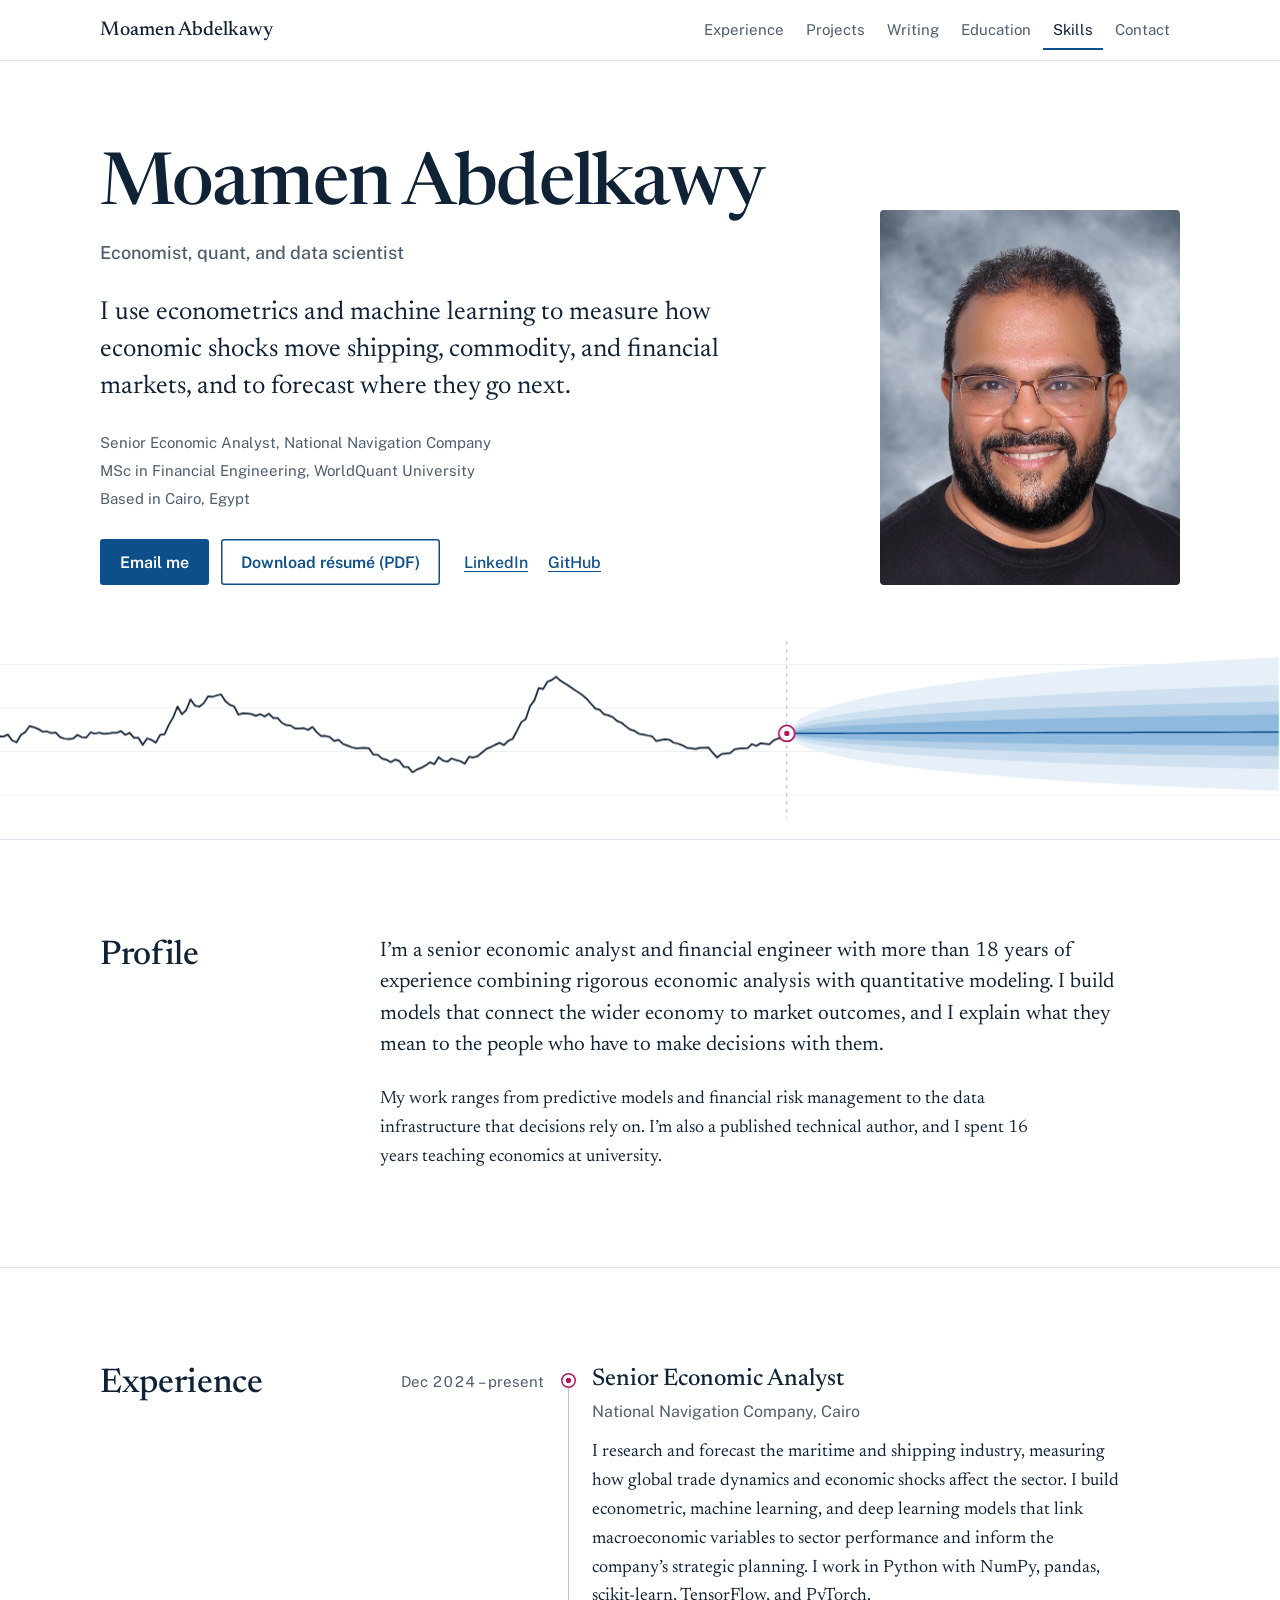
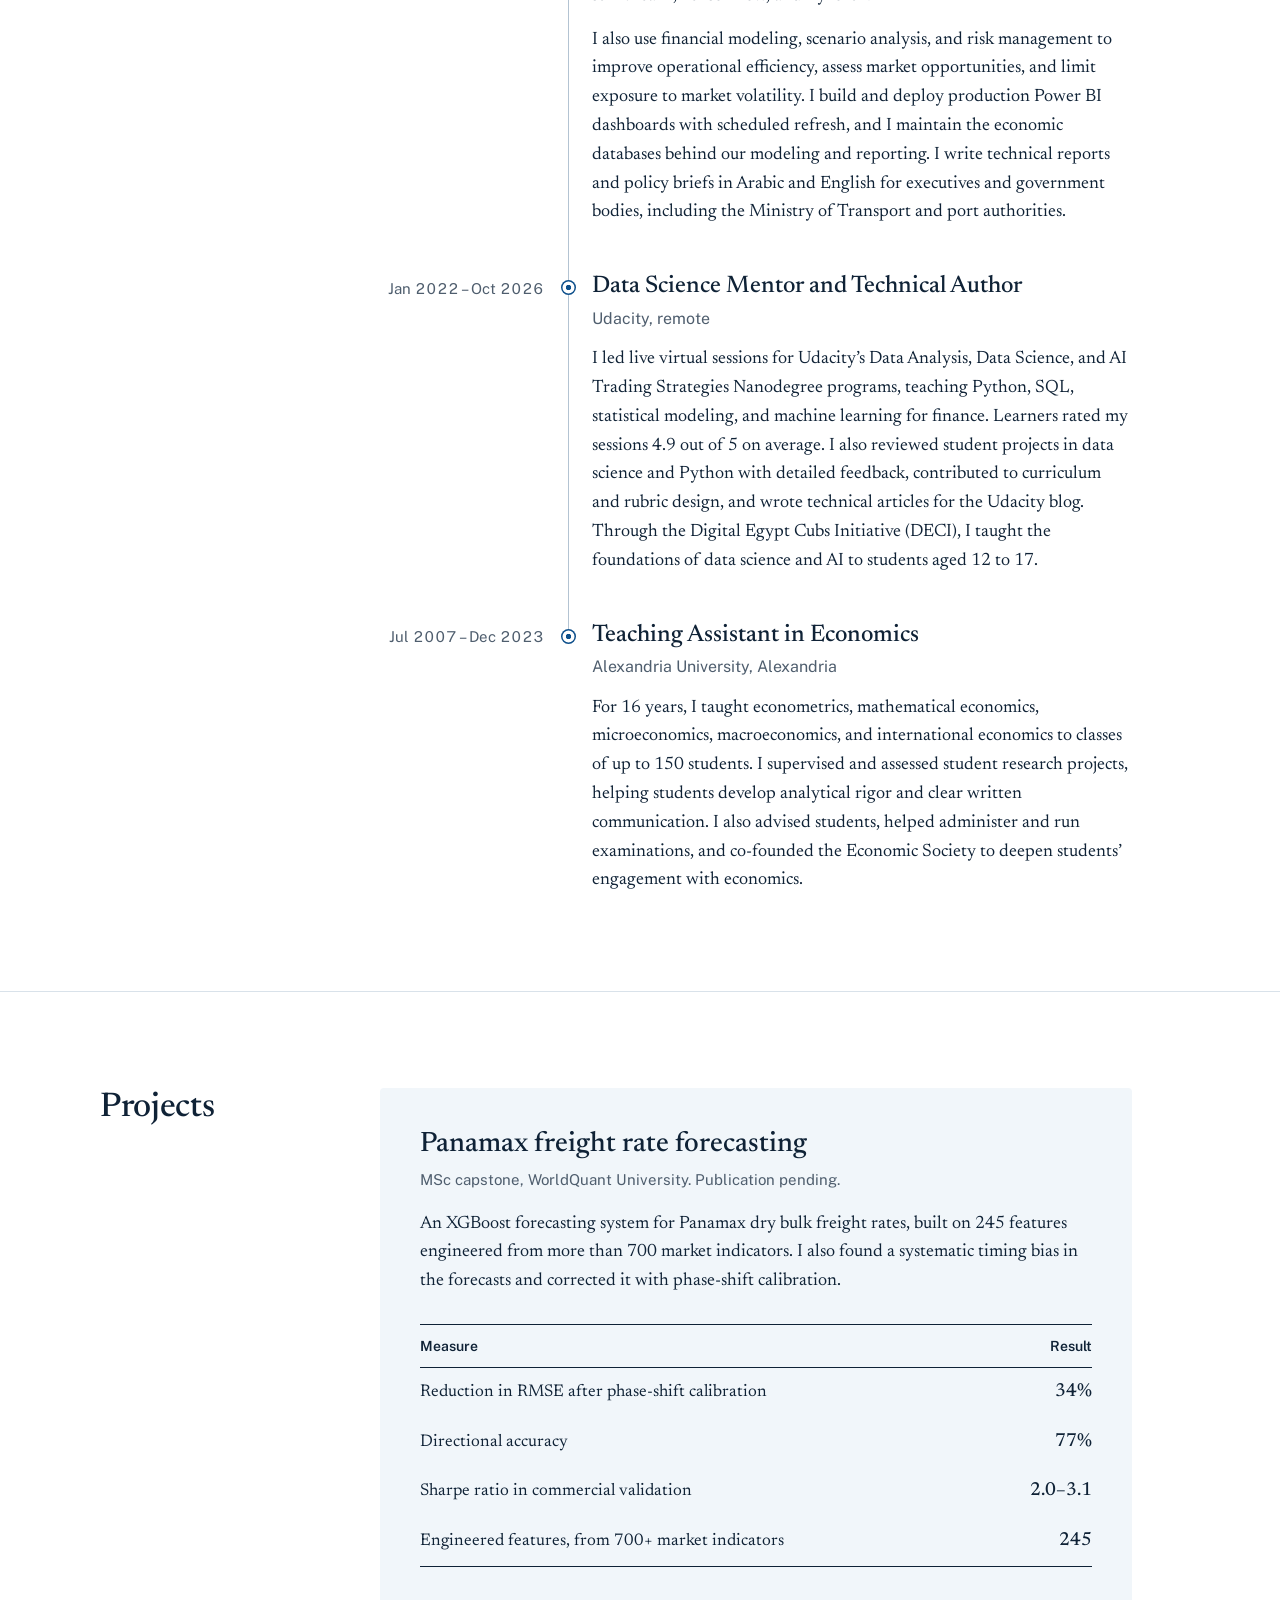
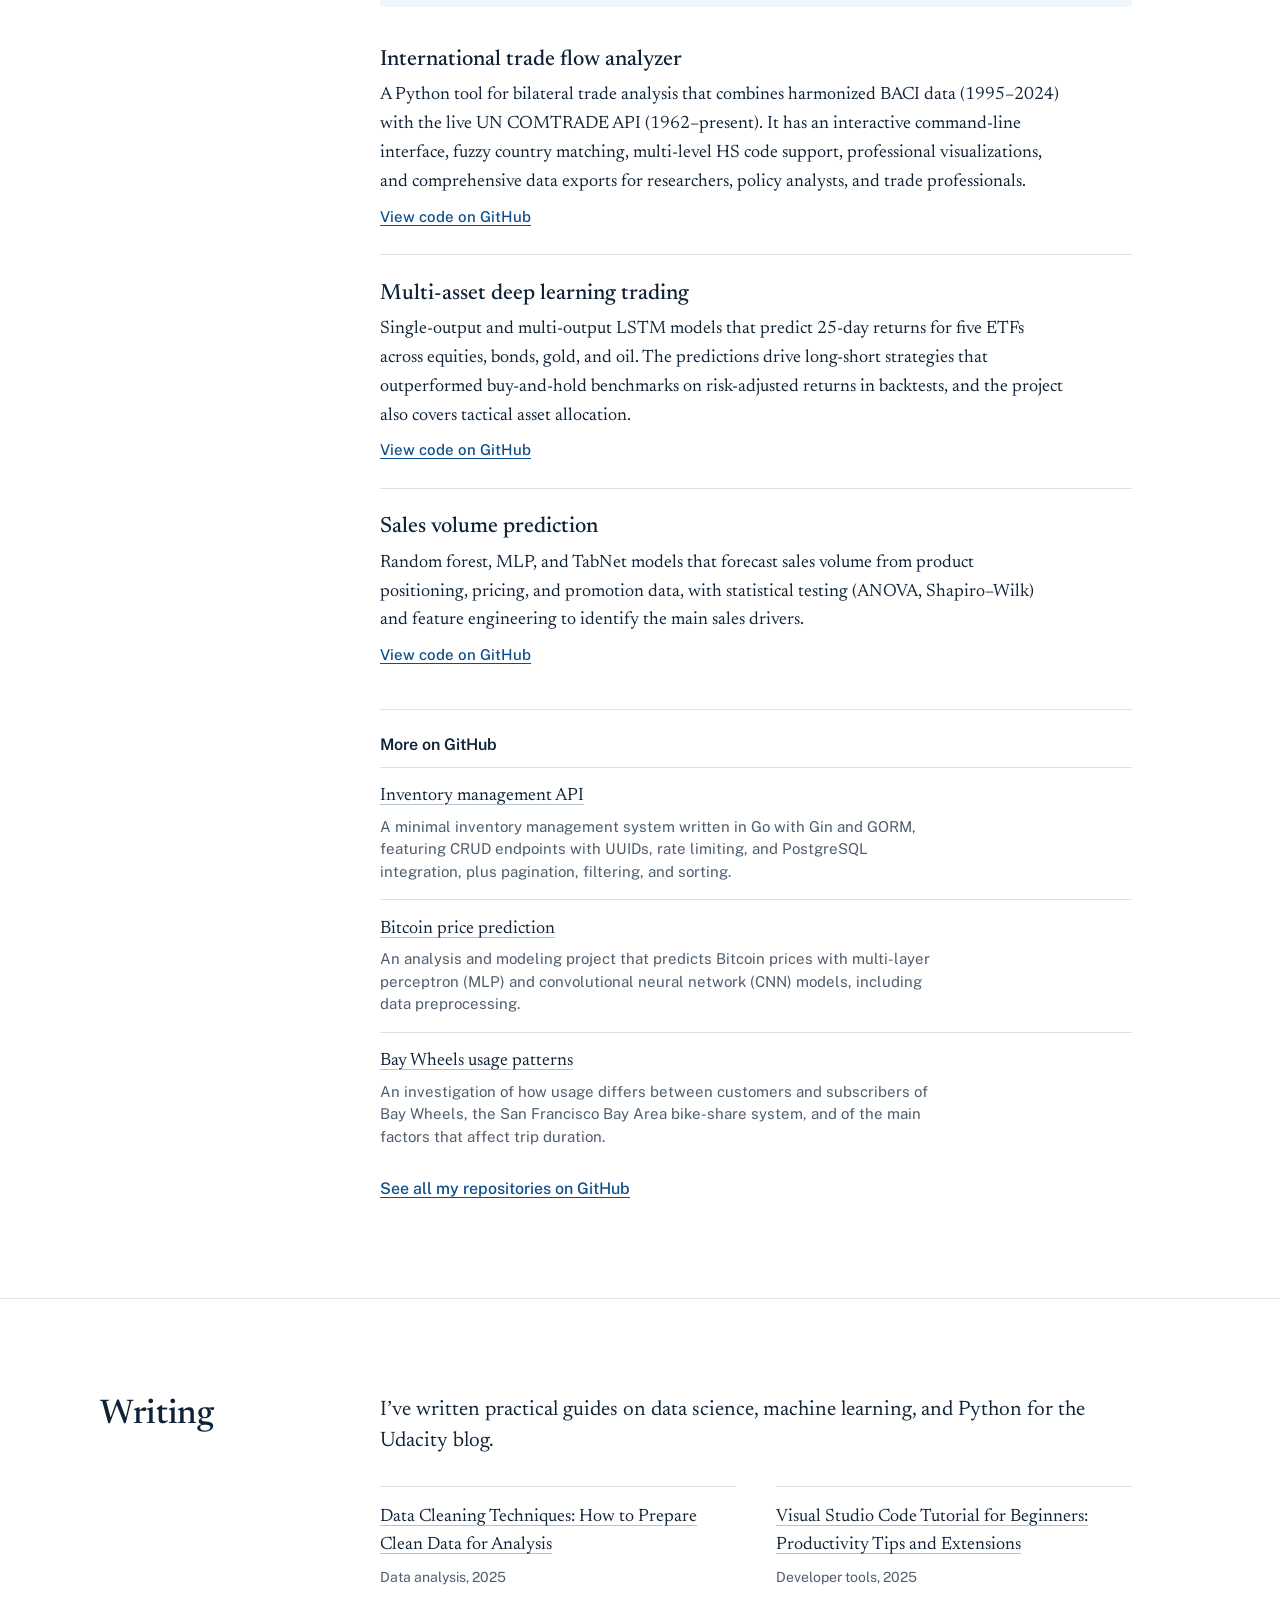
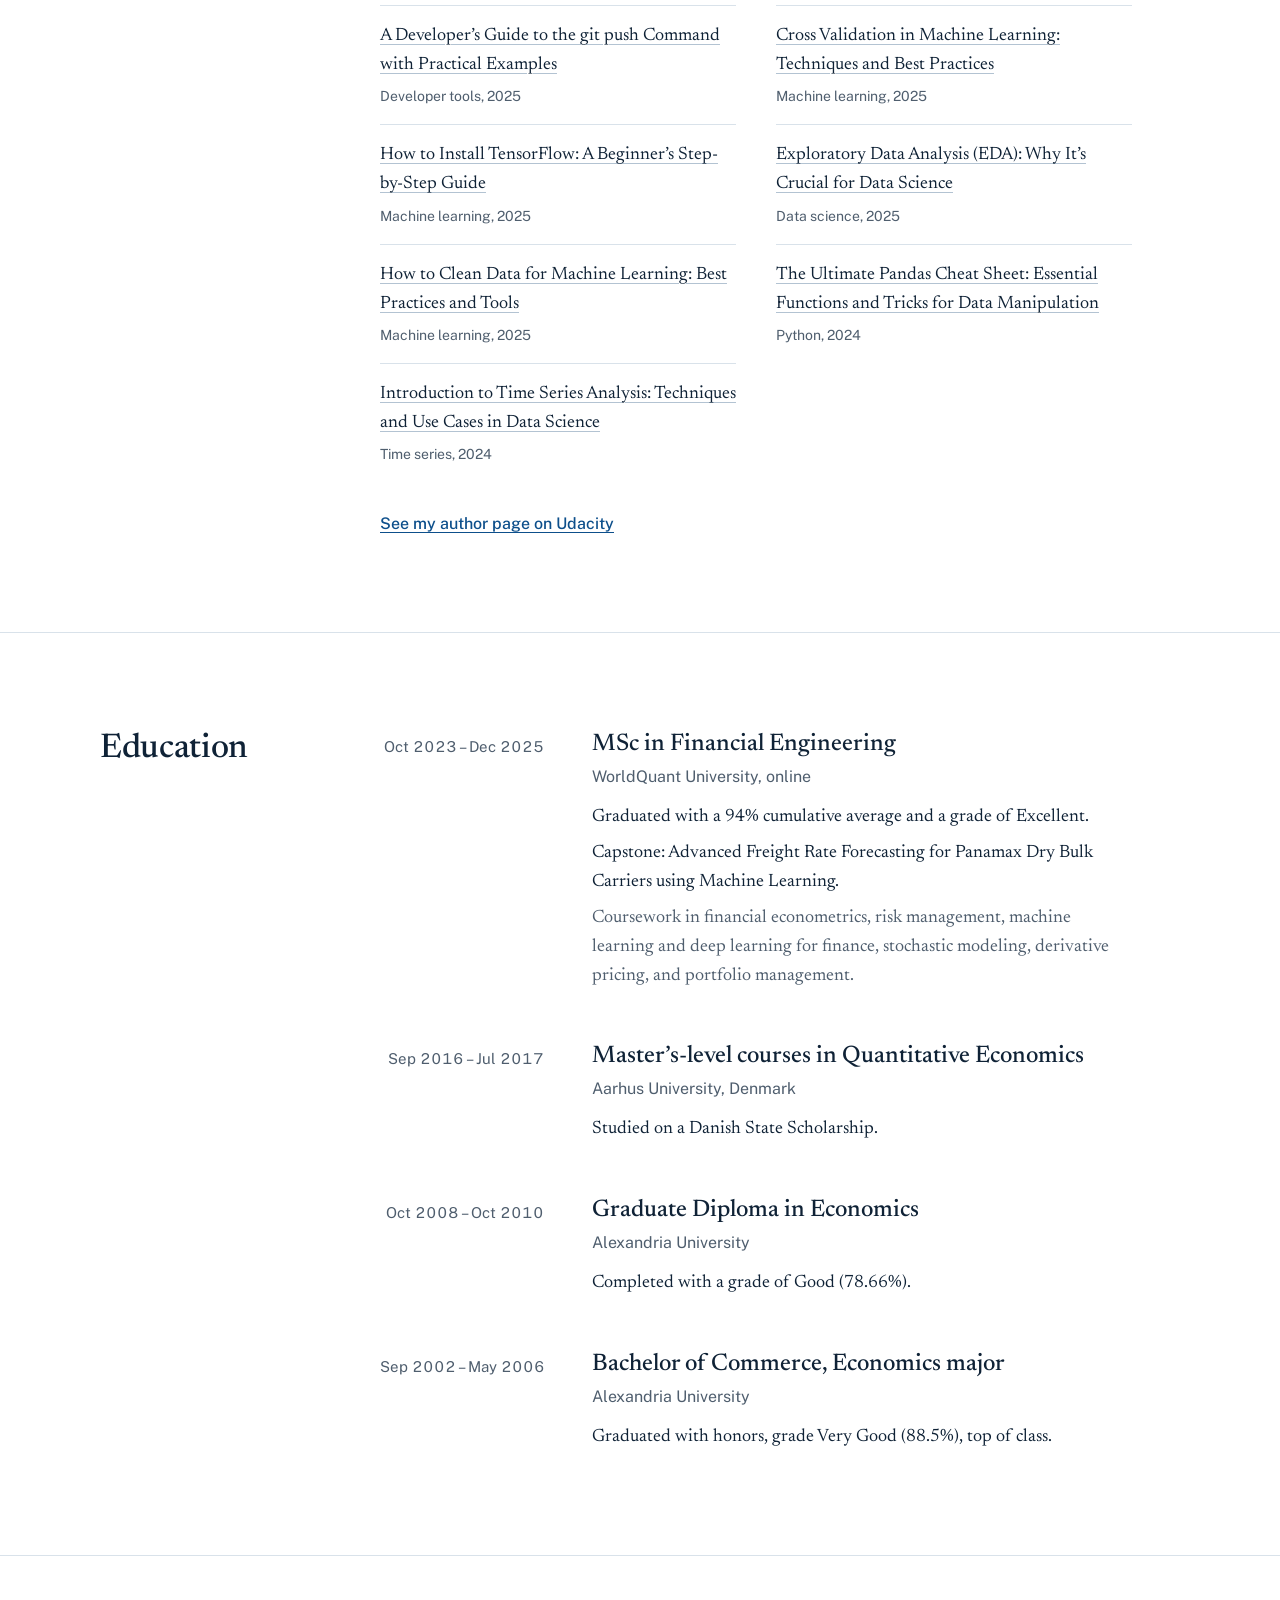
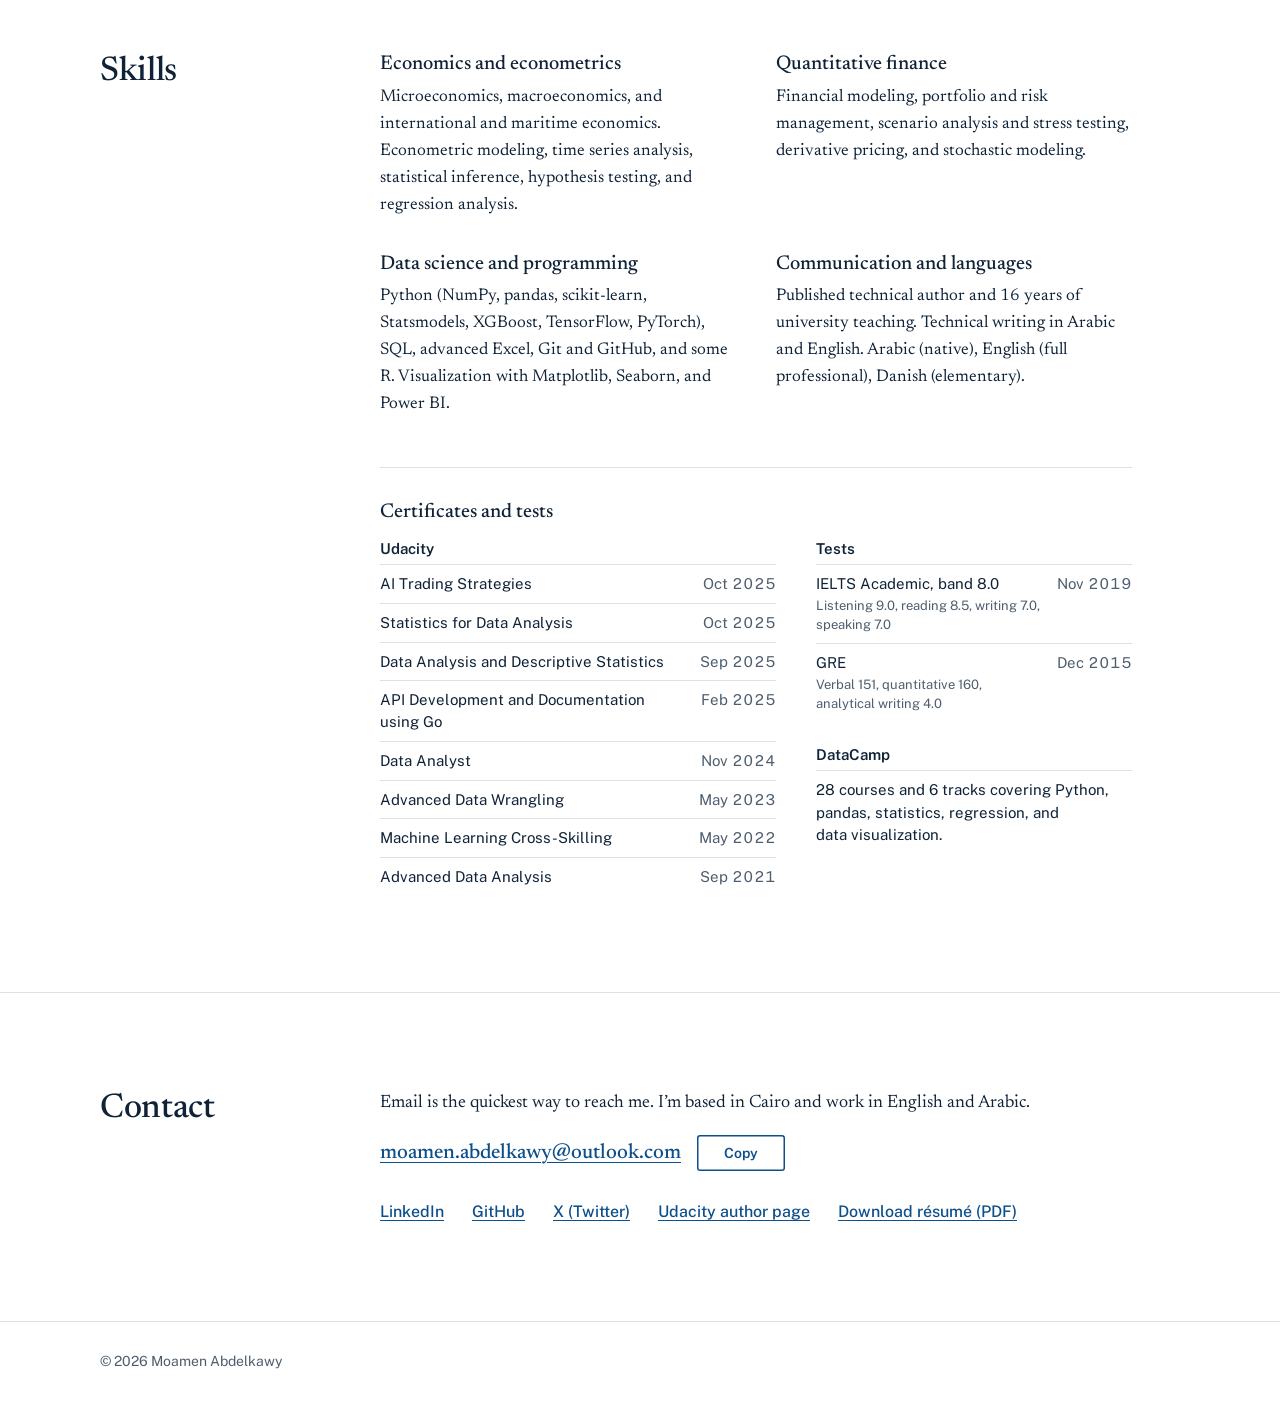
==== preview.html @ 68802b22 "Redesign personal site and resume Refresh the personal website with a new editorial layout, improved" ====
<!DOCTYPE html>
<html lang="en">
<head>
  <meta charset="utf-8">
  <meta name="viewport" content="width=device-width, initial-scale=1">
  <title>Moamen Abdelkawy | Economist, quant, and data scientist</title>
  <meta name="description" content="Moamen Abdelkawy is a Cairo-based economist, quant, and data scientist: Senior Economic Analyst at National Navigation Company, MSc in Financial Engineering, and published technical author.">
  <meta name="author" content="Moamen Abdelkawy">
  <link rel="canonical" href="https://moamen-abdelkawy.github.io/">
  <meta name="color-scheme" content="light">
  <meta name="theme-color" content="#FFFFFF">

  <meta property="og:type" content="profile">
  <meta property="og:site_name" content="Moamen Abdelkawy">
  <meta property="og:title" content="Moamen Abdelkawy | Economist, quant, and data scientist">
  <meta property="og:description" content="Senior Economic Analyst at National Navigation Company. Econometrics and machine learning for shipping, commodity, and financial markets.">
  <meta property="og:url" content="https://moamen-abdelkawy.github.io/">
  <meta property="og:image" content="https://moamen-abdelkawy.github.io/profile-image.jpeg">
  <meta property="og:image:alt" content="Portrait of Moamen Abdelkawy">
  <meta property="profile:first_name" content="Moamen">
  <meta property="profile:last_name" content="Abdelkawy">
  <meta name="twitter:card" content="summary">
  <meta name="twitter:creator" content="@MoamenAbdelkawy">

  <link rel="icon" href="data:image/svg+xml,%3Csvg xmlns='http://www.w3.org/2000/svg' viewBox='0 0 32 32'%3E%3Crect width='32' height='32' rx='7' fill='%230F2236'/%3E%3Cpath d='M17 17 L29.5 7 V27.5 Z' fill='%233F72A3'/%3E%3Cpath d='M17 17 L29.5 12.5 V22 Z' fill='%238FB9DD'/%3E%3Cpath d='M3.5 19.5 L7 15.5 L10.5 18.5 L13.5 13.5 L17 17' fill='none' stroke='%23fff' stroke-width='2.2' stroke-linejoin='round' stroke-linecap='round'/%3E%3C/svg%3E">
  <link rel="preconnect" href="https://fonts.googleapis.com">
  <link rel="preconnect" href="https://fonts.gstatic.com" crossorigin>
  <link rel="stylesheet" href="https://fonts.googleapis.com/css2?family=Newsreader:opsz,wght@6..72,400..600&amp;family=Public+Sans:wght@400..600&amp;display=swap">
  <style>
/* ==========================================================================
   Moamen Abdelkawy: personal site
   Palette drawn from nautical charts: white water, pale depth tints,
   chart ink, and chart magenta reserved for the position fix ("now").
   ========================================================================== */

:root {
  --paper: #FFFFFF;
  --ink: #0F2236;          /* chart ink: text and headings */
  --slate: #4F5E6E;        /* secondary text */
  --rule: #D9E2EA;         /* hairlines */
  --rule-strong: #B3C3D2;  /* track line, list markers */
  --sea: #0D4F8B;          /* links and buttons */
  --sea-deep: #093A68;     /* hover */
  --panel: #F1F6FA;        /* featured project */
  --fan-90: #E7F0F8;       /* forecast bands, outermost to innermost */
  --fan-70: #CFE1F0;
  --fan-50: #B2CFE7;
  --fan-30: #8FB9DD;
  --grid: #EDF2F6;
  --fix: #B0145F;          /* position fix and keyboard focus only */

  --serif: "Newsreader", "Iowan Old Style", "Palatino Linotype", Palatino, Georgia, serif;
  --sans: "Public Sans", "Segoe UI", system-ui, -apple-system, "Helvetica Neue", Arial, sans-serif;

  --page: 1160px;
  --gutter: clamp(20px, 4vw, 40px);
  --measure: 38em;
  --dates: 10.25rem;         /* width of the date column */
  --dates-gap: 3rem;       /* gap that holds the career track */
}

/* Base ------------------------------------------------------------------- */

*,
*::before,
*::after {
  box-sizing: border-box;
}

html {
  -webkit-text-size-adjust: 100%;
  text-size-adjust: 100%;
}

body {
  margin: 0;
  background: var(--paper);
  color: var(--ink);
  font-family: var(--serif);
  font-size: 1.125rem;
  line-height: 1.6;
  font-optical-sizing: auto;
  font-kerning: normal;
  text-rendering: optimizeLegibility;
  -webkit-font-smoothing: antialiased;
}

img {
  display: block;
  max-width: 100%;
  height: auto;
}

h1,
h2,
h3,
h4 {
  margin: 0;
  font-weight: 500;
  line-height: 1.2;
  text-wrap: balance;
}

p,
li {
  text-wrap: pretty;
}

p {
  margin: 0;
}

a {
  color: var(--sea);
  text-decoration-line: underline;
  text-decoration-thickness: 1px;
  text-underline-offset: 0.2em;
}

a:hover {
  color: var(--sea-deep);
  text-decoration-thickness: 2px;
}

:focus-visible {
  outline: 2px solid var(--fix);
  outline-offset: 3px;
  border-radius: 2px;
}

time {
  font-variant-numeric: tabular-nums;
}

.visually-hidden {
  position: absolute !important;
  width: 1px;
  height: 1px;
  overflow: hidden;
  clip-path: inset(50%);
  white-space: nowrap;
}

.skip-link {
  position: absolute;
  top: -100px;
  left: 12px;
  z-index: 20;
  padding: 10px 16px;
  background: var(--ink);
  color: var(--paper);
  font-family: var(--sans);
  font-size: 0.9375rem;
  border-radius: 3px;
}

.skip-link:focus {
  top: 12px;
}

/* Header ----------------------------------------------------------------- */

.site-header {
  position: sticky;
  top: 0;
  z-index: 10;
  background: rgba(255, 255, 255, 0.97);
  border-bottom: 1px solid var(--rule);
}

.site-header__inner {
  display: flex;
  align-items: center;
  justify-content: space-between;
  gap: 24px;
  max-width: var(--page);
  height: 60px;
  margin: 0 auto;
  padding: 0 var(--gutter);
}

.site-header__name {
  color: var(--ink);
  font-size: 1.25rem;
  font-weight: 500;
  text-decoration: none;
  white-space: nowrap;
}

.site-header__name:hover {
  color: var(--ink);
}

.site-nav__list {
  display: flex;
  gap: 2px;
  margin: 0;
  padding: 0;
  list-style: none;
  font-family: var(--sans);
  font-size: 0.9375rem;
}

.site-nav__list a {
  display: block;
  padding: 8px 10px;
  color: var(--slate);
  text-decoration: none;
  border-radius: 3px;
}

.site-nav__list a:hover {
  color: var(--ink);
  background: var(--panel);
}

.site-nav__list a[aria-current="true"] {
  color: var(--ink);
  box-shadow: inset 0 -2px 0 var(--sea);
  border-radius: 0;
}

/* Hero ------------------------------------------------------------------- */

.hero__inner {
  display: grid;
  grid-template-columns: minmax(0, 1fr) clamp(220px, 25vw, 300px);
  align-items: end;
  gap: clamp(32px, 6vw, 88px);
  max-width: var(--page);
  margin: 0 auto;
  padding: clamp(40px, 7vw, 96px) var(--gutter) 0;
}

.hero__name {
  font-size: clamp(2.75rem, 1.5rem + 4.4vw, 4.5rem);
  font-weight: 500;
  line-height: 1;
  letter-spacing: -0.018em;
}

.hero__role {
  margin-top: 16px;
  color: var(--slate);
  font-family: var(--sans);
  font-size: 1.125rem;
  font-weight: 500;
}

.hero__lede {
  max-width: 29em;
  margin-top: 28px;
  font-size: clamp(1.3125rem, 1.1rem + 0.8vw, 1.625rem);
  line-height: 1.42;
}

.hero__facts {
  margin: 26px 0 0;
  padding: 0;
  list-style: none;
  color: var(--slate);
  font-family: var(--sans);
  font-size: 0.9375rem;
  line-height: 1.45;
}

.hero__facts li + li {
  margin-top: 6px;
}

.hero__actions {
  display: flex;
  flex-wrap: wrap;
  align-items: center;
  gap: 12px;
  margin-top: 30px;
  font-family: var(--sans);
}

.hero__profiles {
  display: inline-flex;
  gap: 20px;
  margin-left: 12px;
  font-size: 1rem;
  font-weight: 500;
}

.button {
  display: inline-flex;
  align-items: center;
  min-height: 46px;
  padding: 0 20px;
  border-radius: 3px;
  font-family: var(--sans);
  font-size: 1rem;
  font-weight: 600;
  text-decoration: none;
}

.button--primary {
  background: var(--sea);
  color: var(--paper);
}

.button--primary:hover {
  background: var(--sea-deep);
  color: var(--paper);
}

.button--secondary {
  color: var(--sea);
  box-shadow: inset 0 0 0 1.5px var(--sea);
}

.button--secondary:hover {
  background: var(--panel);
  color: var(--sea-deep);
}

.hero__portrait {
  margin: 0;
}

.hero__portrait img {
  width: 100%;
  aspect-ratio: 4 / 5;
  object-fit: cover;
  object-position: 50% 35%;
  border-radius: 4px;
}

/* The horizon: decorative fan chart ------------------------------------- */

.horizon {
  margin-top: clamp(20px, 3vw, 36px);
}

.horizon svg {
  display: block;
  width: 100%;
  height: clamp(200px, 17vw, 300px);
}

.horizon__grid line {
  stroke: var(--grid);
  stroke-width: 1.5;
}

.horizon__origin {
  stroke: var(--rule-strong);
  stroke-width: 1.5;
  stroke-dasharray: 5 6;
}

.band--90 { fill: var(--fan-90); }
.band--70 { fill: var(--fan-70); }
.band--50 { fill: var(--fan-50); }
.band--30 { fill: var(--fan-30); }

.horizon__median {
  fill: none;
  stroke: var(--sea);
  stroke-width: 2;
}

.horizon__history {
  fill: none;
  stroke: var(--ink);
  stroke-width: 2.4;
  stroke-linejoin: round;
  stroke-linecap: round;
}

.fix__ring {
  fill: var(--paper);
  stroke: var(--fix);
  stroke-width: 2.5;
}

.fix__dot {
  fill: var(--fix);
}

/* One orchestrated moment on load: the history is drawn up to the fix,
   then the forecast bands open outward from it, inner band first. */
@media (prefers-reduced-motion: no-preference) {
  html {
    scroll-behavior: smooth;
  }

  .horizon__history {
    stroke-dasharray: 1;
    animation: horizon-draw 1.6s cubic-bezier(0.45, 0.05, 0.25, 1) 0.25s both;
  }

  .horizon__origin,
  .horizon__fix {
    animation: horizon-appear 0.5s ease-out 1.75s both;
  }

  .horizon__fan > * {
    transform-box: view-box;
    transform-origin: 1320px 155px;
    animation: horizon-open 1s cubic-bezier(0.2, 0.7, 0.2, 1) both;
  }

  .horizon__fan .band--30,
  .horizon__fan .horizon__median { animation-delay: 1.8s; }
  .horizon__fan .band--50 { animation-delay: 1.95s; }
  .horizon__fan .band--70 { animation-delay: 2.1s; }
  .horizon__fan .band--90 { animation-delay: 2.25s; }
}

@keyframes horizon-draw {
  from { stroke-dashoffset: 1; }
  to { stroke-dashoffset: 0; }
}

@keyframes horizon-appear {
  from { opacity: 0; }
  to { opacity: 1; }
}

@keyframes horizon-open {
  from { transform: scale(0); }
  to { transform: scale(1); }
}

/* Sections --------------------------------------------------------------- */

.section {
  border-top: 1px solid var(--rule);
  scroll-margin-top: 60px;
}

.section__inner {
  display: grid;
  grid-template-columns: 13.5rem minmax(0, 1fr);
  gap: 1.5rem clamp(2rem, 5vw, 4.5rem);
  max-width: var(--page);
  margin: 0 auto;
  padding: clamp(56px, 8vw, 96px) var(--gutter);
}

.section__title {
  position: sticky;
  top: 92px;
  align-self: start;
  font-size: clamp(1.75rem, 1.35rem + 1vw, 2.125rem);
  letter-spacing: -0.01em;
}

.section__body {
  min-width: 0;
  max-width: 47rem;
}

.section__intro {
  max-width: var(--measure);
  margin-bottom: 1.75rem;
  font-size: 1.3125rem;
  line-height: 1.5;
}

.section__more {
  margin-top: 1.75rem;
  font-family: var(--sans);
  font-size: 1rem;
  font-weight: 500;
}

/* Profile ---------------------------------------------------------------- */

.prose p {
  max-width: var(--measure);
  margin-bottom: 1.1em;
}

.prose p:first-child {
  font-size: 1.3125rem;
  line-height: 1.5;
}

.prose p:last-child {
  margin-bottom: 0;
}

/* Experience: a ship's track, with a position fix at the start of each role */

.track,
.entries {
  margin: 0;
  padding: 0;
  list-style: none;
}

.role,
.entry {
  position: relative;
  display: grid;
  grid-template-columns: var(--dates) minmax(0, 1fr);
  column-gap: var(--dates-gap);
  padding-bottom: 2.75rem;
}

.role:last-child,
.entry:last-child {
  padding-bottom: 0;
}

/* Track segment from this fix down to the next one */
.role:not(:last-child)::before {
  content: "";
  position: absolute;
  top: 1rem;
  bottom: -1rem;
  left: calc(var(--dates) + var(--dates-gap) / 2);
  width: 1px;
  background: var(--rule-strong);
}

/* Position fix: a ring with a centre dot */
.role::after {
  content: "";
  position: absolute;
  top: calc(1rem - 7px);
  left: calc(var(--dates) + var(--dates-gap) / 2 - 7px);
  width: 15px;
  height: 15px;
  border-radius: 50%;
  background: radial-gradient(circle, var(--sea) 0 2.4px, var(--paper) 3px);
  box-shadow: inset 0 0 0 1.5px var(--sea);
}

.role--current::after {
  background: radial-gradient(circle, var(--fix) 0 2.4px, var(--paper) 3px);
  box-shadow: inset 0 0 0 1.5px var(--fix);
}

.role__dates,
.entry__dates {
  padding-top: 0.35rem;
  color: var(--slate);
  font-family: var(--sans);
  font-size: 0.9375rem;
  font-variant-numeric: tabular-nums;
  text-align: right;
  white-space: nowrap;
}

.role__title,
.entry__title {
  font-size: 1.5rem;
  line-height: 1.25;
}

.role__org,
.entry__org {
  margin: 0.3rem 0 0.85rem;
  color: var(--slate);
  font-family: var(--sans);
  font-size: 1rem;
}

.role__text p {
  max-width: var(--measure);
}

.role__text p + p {
  margin-top: 0.8em;
}

.entry__body p:not(.entry__org) {
  max-width: var(--measure);
  margin-bottom: 0.4em;
}

.entry__body .entry__detail {
  color: var(--slate);
}

/* Projects --------------------------------------------------------------- */

.feature {
  margin-bottom: 2.5rem;
  padding: clamp(24px, 4vw, 40px);
  background: var(--panel);
  border-radius: 4px;
}

.feature__title {
  font-size: 1.75rem;
  line-height: 1.2;
}

.feature__meta {
  margin: 0.4rem 0 1.1rem;
  color: var(--slate);
  font-family: var(--sans);
  font-size: 0.9375rem;
}

.feature > p:not(.feature__meta) {
  max-width: var(--measure);
}

/* Results set like a booktabs table in an economics paper */
.results {
  width: 100%;
  margin-top: 1.75rem;
  border-collapse: collapse;
  font-size: 1.0625rem;
  font-variant-numeric: lining-nums;
}

.results th,
.results td {
  padding: 0.6rem 0;
  vertical-align: baseline;
}

.results thead th {
  font-family: var(--sans);
  font-size: 0.875rem;
  font-weight: 600;
  text-align: left;
  border-top: 1.5px solid var(--ink);
  border-bottom: 1px solid var(--ink);
}

.results tbody th {
  padding-right: 1.5rem;
  font-weight: 400;
  text-align: left;
}

.results thead th:last-child,
.results td {
  text-align: right;
  white-space: nowrap;
}

.results td {
  font-size: 1.1875rem;
  font-weight: 500;
  font-variant-numeric: tabular-nums lining-nums;
}

.results tbody tr:last-child th,
.results tbody tr:last-child td {
  border-bottom: 1.5px solid var(--ink);
}

.project {
  padding: 1.6rem 0;
  border-top: 1px solid var(--rule);
}

.project:first-child {
  border-top: 0;
  padding-top: 0;
}

.project__title {
  font-size: 1.375rem;
}

.project p {
  max-width: var(--measure);
  margin-top: 0.5rem;
}

.project__links {
  font-family: var(--sans);
  font-size: 0.9375rem;
  font-weight: 500;
}

.more {
  margin-top: 1rem;
  padding-top: 1.6rem;
  border-top: 1px solid var(--rule);
}

.more__title {
  font-family: var(--sans);
  font-size: 1rem;
  font-weight: 600;
}

.more__list {
  margin: 0.75rem 0 0;
  padding: 0;
  list-style: none;
}

.more__list li {
  padding: 0.9rem 0 1rem;
  border-top: 1px solid var(--rule);
}

.more__list a {
  color: var(--ink);
  font-size: 1.125rem;
  line-height: 1.35;
  text-decoration-color: var(--rule-strong);
}

.more__list a:hover {
  color: var(--sea);
  text-decoration-color: currentColor;
}

.more__list p {
  max-width: var(--measure);
  margin-top: 0.3rem;
  color: var(--slate);
  font-family: var(--sans);
  font-size: 0.9375rem;
  line-height: 1.5;
}

.more .section__more {
  margin-top: 0.75rem;
}

/* Writing ---------------------------------------------------------------- */

.articles {
  display: grid;
  grid-template-columns: repeat(2, minmax(0, 1fr));
  column-gap: 2.5rem;
  margin: 0;
  padding: 0;
  list-style: none;
}

.articles li {
  padding: 1rem 0 1.05rem;
  border-top: 1px solid var(--rule);
}

.articles a {
  color: var(--ink);
  font-size: 1.125rem;
  line-height: 1.35;
  text-decoration-color: var(--rule-strong);
}

.articles a:hover {
  color: var(--sea);
  text-decoration-color: currentColor;
}

.articles__meta {
  display: block;
  margin-top: 0.35rem;
  color: var(--slate);
  font-family: var(--sans);
  font-size: 0.875rem;
}

/* Skills and certificates ------------------------------------------------ */

.skills {
  display: grid;
  grid-template-columns: repeat(2, minmax(0, 1fr));
  gap: 2rem 2.5rem;
}

.skill-group__title {
  margin-bottom: 0.45rem;
  font-size: 1.25rem;
}

.skill-group p {
  font-size: 1.0625rem;
}

.certs__title {
  margin: 3rem 0 1rem;
  padding-top: 2rem;
  border-top: 1px solid var(--rule);
  font-size: 1.25rem;
}

.certs {
  display: grid;
  grid-template-columns: minmax(0, 1.25fr) minmax(0, 1fr);
  gap: 2rem 2.5rem;
}

.cert-group__title {
  margin-bottom: 0.4rem;
  font-family: var(--sans);
  font-size: 0.9375rem;
  font-weight: 600;
}

.cert-group__title:not(:first-child) {
  margin-top: 1.5rem;
}

.cert-list {
  margin: 0;
  padding: 0;
  list-style: none;
  font-family: var(--sans);
  font-size: 0.9375rem;
  line-height: 1.45;
}

.cert-list li {
  display: flex;
  justify-content: space-between;
  align-items: baseline;
  gap: 1rem;
  padding: 0.5rem 0;
  border-top: 1px solid var(--rule);
}

.cert-list small {
  display: block;
  margin-top: 0.15rem;
  color: var(--slate);
  font-size: 0.8125rem;
}

.cert-list time {
  flex: none;
  color: var(--slate);
}

.cert-group__note {
  padding-top: 0.5rem;
  border-top: 1px solid var(--rule);
  font-family: var(--sans);
  font-size: 0.9375rem;
  line-height: 1.5;
}

/* Contact ---------------------------------------------------------------- */

.contact__note {
  max-width: var(--measure);
}

/* The address is emphasized by weight and a copy action, not by size */
.contact__email {
  display: flex;
  flex-wrap: wrap;
  align-items: center;
  gap: 10px 16px;
  margin-top: 1.1rem;
}

.contact__address {
  font-size: 1.3125rem;
  font-weight: 500;
  line-height: 1.3;
  overflow-wrap: anywhere;
}

.copy-button {
  min-width: 5.5rem;
  min-height: 36px;
  padding: 0 14px;
  border: 0;
  border-radius: 3px;
  background: var(--paper);
  box-shadow: inset 0 0 0 1.5px var(--sea);
  color: var(--sea);
  font-family: var(--sans);
  font-size: 0.875rem;
  font-weight: 600;
  cursor: pointer;
}

.copy-button:hover {
  background: var(--panel);
  color: var(--sea-deep);
}

.copy-button.is-copied,
.copy-button.is-copied:hover {
  background: var(--sea);
  color: var(--paper);
}

.copy-button[hidden] {
  display: none;
}

.copy-status {
  flex-basis: 100%;
  color: var(--slate);
  font-family: var(--sans);
  font-size: 0.875rem;
}

.contact__links {
  display: flex;
  flex-wrap: wrap;
  gap: 0.75rem 1.75rem;
  margin: 1.75rem 0 0;
  padding: 0;
  list-style: none;
  font-family: var(--sans);
  font-size: 1rem;
  font-weight: 500;
}

/* Footer ----------------------------------------------------------------- */

.site-footer {
  border-top: 1px solid var(--rule);
}

.site-footer__inner {
  max-width: var(--page);
  margin: 0 auto;
  padding: 28px var(--gutter) 40px;
  color: var(--slate);
  font-family: var(--sans);
  font-size: 0.875rem;
}

/* Responsive ------------------------------------------------------------- */

@media (max-width: 960px) {
  .site-nav__list a {
    padding: 8px 7px;
  }

  .section__inner {
    grid-template-columns: minmax(0, 1fr);
  }

  .section__title {
    position: static;
  }
}

@media (max-width: 780px) {
  .site-header {
    position: static;
  }

  .site-header__inner {
    flex-direction: column;
    align-items: flex-start;
    gap: 2px;
    height: auto;
    padding-top: 14px;
    padding-bottom: 6px;
  }

  .site-nav {
    width: calc(100% + 2 * var(--gutter));
    margin: 0 calc(-1 * var(--gutter));
    overflow-x: auto;
    scrollbar-width: none;
    -webkit-mask-image: linear-gradient(to right, #000 88%, transparent);
    mask-image: linear-gradient(to right, #000 88%, transparent);
  }

  .site-nav__list a {
    padding: 8px 6px;
    font-size: 0.875rem;
  }

  .site-nav::-webkit-scrollbar {
    display: none;
  }

  .site-nav__list {
    padding: 0 calc(var(--gutter) - 7px);
    white-space: nowrap;
  }

  .section {
    scroll-margin-top: 0;
  }

  .hero__inner {
    grid-template-columns: minmax(0, 1fr);
  }

  .hero__portrait {
    order: -1;
    width: 132px;
  }

  .hero__portrait img {
    aspect-ratio: 1;
  }

  .hero__profiles {
    width: 100%;
    margin-left: 0;
    padding-top: 6px;
  }

  .horizon svg {
    height: 120px;
  }

  .articles,
  .skills,
  .certs {
    grid-template-columns: minmax(0, 1fr);
  }
}

@media (max-width: 600px) {
  .role,
  .entry {
    grid-template-columns: minmax(0, 1fr);
  }

  .role {
    padding-left: 30px;
  }

  .role:not(:last-child)::before {
    top: 0.8rem;
    bottom: -0.8rem;
    left: 7px;
  }

  .role::after {
    top: calc(0.8rem - 7px);
    left: 0;
  }

  .role__dates,
  .entry__dates {
    padding-top: 0;
    margin-bottom: 0.2rem;
    text-align: left;
  }

  .results tbody th {
    padding-right: 1rem;
  }
}

/* Print ------------------------------------------------------------------ */

@media print {
  .site-header,
  .skip-link,
  .horizon,
  .hero__actions,
  .copy-button {
    display: none;
  }

  body {
    font-size: 11pt;
  }

  .section__title {
    position: static;
  }

  .section__inner {
    padding: 24px 0;
  }

  .role,
  .entry,
  .feature,
  .project {
    break-inside: avoid;
  }

  a {
    color: inherit;
    text-decoration: none;
  }
}

</style>

  <script type="application/ld+json">
  {
    "@context": "https://schema.org",
    "@type": "Person",
    "name": "Moamen Abdelkawy",
    "url": "https://moamen-abdelkawy.github.io/",
    "image": "https://moamen-abdelkawy.github.io/profile-image.jpeg",
    "jobTitle": "Senior Economic Analyst",
    "worksFor": { "@type": "Organization", "name": "National Navigation Company" },
    "alumniOf": [
      { "@type": "CollegeOrUniversity", "name": "WorldQuant University" },
      { "@type": "CollegeOrUniversity", "name": "Aarhus University" },
      { "@type": "CollegeOrUniversity", "name": "Alexandria University" }
    ],
    "address": { "@type": "PostalAddress", "addressLocality": "Cairo", "addressCountry": "EG" },
    "email": "mailto:moamen.abdelkawy@outlook.com",
    "knowsLanguage": ["ar", "en"],
    "knowsAbout": ["Economics", "Econometrics", "Maritime economics", "Quantitative finance", "Time series forecasting", "Machine learning"],
    "sameAs": [
      "https://www.linkedin.com/in/moamen-abdelkawy",
      "https://github.com/Moamen-Abdelkawy",
      "https://x.com/MoamenAbdelkawy",
      "https://www.udacity.com/blog/author/moamen-abdelkawy/"
    ]
  }
  </script>
</head>
<body>
  <a class="skip-link" href="#main">Skip to content</a>

  <header class="site-header">
    <div class="site-header__inner">
      <a class="site-header__name" href="#top">Moamen Abdelkawy</a>
      <nav class="site-nav" aria-label="Sections">
        <ul class="site-nav__list">
          <li><a href="#experience">Experience</a></li>
          <li><a href="#projects">Projects</a></li>
          <li><a href="#writing">Writing</a></li>
          <li><a href="#education">Education</a></li>
          <li><a href="#skills">Skills</a></li>
          <li><a href="#contact">Contact</a></li>
        </ul>
      </nav>
    </div>
  </header>

  <main id="main">
    <!-- Hero -->
    <section class="hero" id="top" aria-labelledby="hero-name">
      <div class="hero__inner">
        <div class="hero__text">
          <h1 class="hero__name" id="hero-name">Moamen Abdelkawy</h1>
          <p class="hero__role">Economist, quant, and data scientist</p>
          <p class="hero__lede">I use econometrics and machine learning to measure how economic shocks move shipping, commodity, and financial markets, and to forecast where they go next.</p>
          <ul class="hero__facts">
            <li>Senior Economic Analyst, National Navigation Company</li>
            <li>MSc in Financial Engineering, WorldQuant University</li>
            <li>Based in Cairo, Egypt</li>
          </ul>
          <div class="hero__actions">
            <a class="button button--primary" href="mailto:moamen.abdelkawy@outlook.com">Email me</a>
            <a class="button button--secondary" href="Moamen_Abdelkawy_Resume.pdf" download>Download résumé (PDF)</a>
            <span class="hero__profiles">
              <a href="https://www.linkedin.com/in/moamen-abdelkawy">LinkedIn</a>
              <a href="https://github.com/Moamen-Abdelkawy">GitHub</a>
            </span>
          </div>
        </div>
        <figure class="hero__portrait">
          <img src="[data-uri]" alt="Portrait of Moamen Abdelkawy" width="800" height="800" fetchpriority="high">
        </figure>
      </div>

      <!-- Decorative: a forecast fan chart. History runs to a position fix
           (the present), then bands of uncertainty widen ahead. -->
      <div class="horizon" aria-hidden="true">
        <svg viewBox="0 0 2000 300" preserveAspectRatio="xMaxYMid slice" focusable="false">
          <g class="horizon__grid">
            <line x1="0" x2="2000" y1="60" y2="60"/>
            <line x1="0" x2="2000" y1="120" y2="120"/>
            <line x1="0" x2="2000" y1="180" y2="180"/>
            <line x1="0" x2="2000" y1="240" y2="240"/>
          </g>
          <line class="horizon__origin" x1="1320" x2="1320" y1="28" y2="272"/>
          <g class="horizon__fan">
            <path class="band band--90" d="M1320,155 L1338,134.3 L1356,125.9 L1374,119.6 L1392,114.3 L1410,109.7 L1428,105.7 L1446,102 L1464,98.6 L1482,95.5 L1500,92.6 L1518,89.9 L1536,87.4 L1554,85 L1572,82.8 L1590,80.6 L1608,78.6 L1626,76.6 L1644,74.8 L1662,73 L1680,71.3 L1698,69.7 L1716,68.2 L1734,66.7 L1752,65.2 L1770,63.9 L1788,62.5 L1806,61.2 L1824,60 L1842,58.8 L1860,57.7 L1878,56.5 L1896,55.5 L1914,54.4 L1932,53.4 L1950,52.5 L1968,51.5 L1986,50.6 L1998,50 L1998,234.2 L1986,233.8 L1968,233.2 L1950,232.5 L1932,231.8 L1914,231.1 L1896,230.3 L1878,229.6 L1860,228.8 L1842,227.9 L1824,227.1 L1806,226.2 L1788,225.3 L1770,224.3 L1752,223.3 L1734,222.2 L1716,221.2 L1698,220 L1680,218.8 L1662,217.6 L1644,216.3 L1626,214.9 L1608,213.5 L1590,212 L1572,210.4 L1554,208.7 L1536,206.9 L1518,205 L1500,203 L1482,200.8 L1464,198.5 L1446,195.9 L1428,193.1 L1410,190.1 L1392,186.6 L1374,182.5 L1356,177.6 L1338,171.1 L1320,155 Z"/>
            <path class="band band--70" d="M1320,155 L1338,142 L1356,136.6 L1374,132.6 L1392,129.3 L1410,126.4 L1428,123.8 L1446,121.5 L1464,119.3 L1482,117.4 L1500,115.5 L1518,113.8 L1536,112.2 L1554,110.7 L1572,109.2 L1590,107.8 L1608,106.5 L1626,105.3 L1644,104.1 L1662,103 L1680,101.9 L1698,100.9 L1716,99.9 L1734,98.9 L1752,98 L1770,97.1 L1788,96.3 L1806,95.4 L1824,94.6 L1842,93.9 L1860,93.1 L1878,92.4 L1896,91.7 L1914,91.1 L1932,90.4 L1950,89.8 L1968,89.2 L1986,88.6 L1998,88.2 L1998,204.2 L1986,204 L1968,203.6 L1950,203.2 L1932,202.8 L1914,202.3 L1896,201.9 L1878,201.4 L1860,200.9 L1842,200.4 L1824,199.9 L1806,199.3 L1788,198.8 L1770,198.2 L1752,197.5 L1734,196.9 L1716,196.2 L1698,195.5 L1680,194.8 L1662,194 L1644,193.2 L1626,192.4 L1608,191.5 L1590,190.6 L1572,189.6 L1554,188.5 L1536,187.4 L1518,186.3 L1500,185 L1482,183.7 L1464,182.2 L1446,180.6 L1428,178.9 L1410,177 L1392,174.8 L1374,172.3 L1356,169.2 L1338,165.1 L1320,155 Z"/>
            <path class="band band--50" d="M1320,155 L1338,146.5 L1356,143 L1374,140.4 L1392,138.2 L1410,136.3 L1428,134.6 L1446,133 L1464,131.6 L1482,130.3 L1500,129.1 L1518,128 L1536,126.9 L1554,125.9 L1572,124.9 L1590,124 L1608,123.2 L1626,122.4 L1644,121.6 L1662,120.8 L1680,120.1 L1698,119.4 L1716,118.7 L1734,118.1 L1752,117.5 L1770,116.9 L1788,116.3 L1806,115.8 L1824,115.2 L1842,114.7 L1860,114.2 L1878,113.7 L1896,113.3 L1914,112.8 L1932,112.4 L1950,112 L1968,111.6 L1986,111.2 L1998,110.9 L1998,186.4 L1986,186.2 L1968,186 L1950,185.7 L1932,185.5 L1914,185.2 L1896,184.9 L1878,184.6 L1860,184.3 L1842,184 L1824,183.7 L1806,183.4 L1788,183 L1770,182.6 L1752,182.2 L1734,181.8 L1716,181.4 L1698,181 L1680,180.5 L1662,180 L1644,179.5 L1626,179 L1608,178.4 L1590,177.9 L1572,177.2 L1554,176.6 L1536,175.9 L1518,175.1 L1500,174.3 L1482,173.5 L1464,172.5 L1446,171.5 L1428,170.4 L1410,169.2 L1392,167.8 L1374,166.2 L1356,164.2 L1338,161.6 L1320,155 Z"/>
            <path class="band band--30" d="M1320,155 L1338,150.1 L1356,148.1 L1374,146.6 L1392,145.3 L1410,144.2 L1428,143.2 L1446,142.3 L1464,141.5 L1482,140.7 L1500,140 L1518,139.3 L1536,138.7 L1554,138.1 L1572,137.5 L1590,137 L1608,136.4 L1626,136 L1644,135.5 L1662,135 L1680,134.6 L1698,134.2 L1716,133.8 L1734,133.4 L1752,133 L1770,132.7 L1788,132.3 L1806,132 L1824,131.7 L1842,131.4 L1860,131.1 L1878,130.8 L1896,130.5 L1914,130.2 L1932,129.9 L1950,129.7 L1968,129.4 L1986,129.2 L1998,129 L1998,172.2 L1986,172.1 L1968,172 L1950,171.8 L1932,171.7 L1914,171.6 L1896,171.4 L1878,171.3 L1860,171.1 L1842,170.9 L1824,170.8 L1806,170.6 L1788,170.4 L1770,170.2 L1752,170 L1734,169.8 L1716,169.6 L1698,169.4 L1680,169.1 L1662,168.9 L1644,168.6 L1626,168.3 L1608,168 L1590,167.7 L1572,167.4 L1554,167 L1536,166.6 L1518,166.2 L1500,165.8 L1482,165.3 L1464,164.8 L1446,164.3 L1428,163.7 L1410,163 L1392,162.2 L1374,161.3 L1356,160.2 L1338,158.7 L1320,155 Z"/>
            <path class="horizon__median" d="M1320,155 L1338,154.9 L1356,154.9 L1374,154.8 L1392,154.8 L1410,154.7 L1428,154.7 L1446,154.6 L1464,154.5 L1482,154.5 L1500,154.4 L1518,154.4 L1536,154.3 L1554,154.3 L1572,154.2 L1590,154.2 L1608,154.1 L1626,154.1 L1644,154 L1662,154 L1680,153.9 L1698,153.9 L1716,153.8 L1734,153.8 L1752,153.7 L1770,153.7 L1788,153.7 L1806,153.6 L1824,153.6 L1842,153.5 L1860,153.5 L1878,153.4 L1896,153.4 L1914,153.4 L1932,153.3 L1950,153.3 L1968,153.2 L1986,153.2 L1998,153.2"/>
          </g>
          <path class="horizon__history" pathLength="1" d="M0,165.2 L6,166.6 L12,170.2 L18,170.8 L24,172.8 L30,172.8 L36,170.5 L42,179.7 L48,180 L54,178.7 L60,180.1 L66,185.4 L72,185.8 L78,184 L84,183.1 L90,187 L96,190.3 L102,189.3 L108,192.8 L114,190.3 L120,184.8 L126,182 L132,188.7 L138,182.8 L144,185 L150,185.3 L156,179.5 L162,179 L168,178.6 L174,177.9 L180,176.9 L186,174.6 L192,168.6 L198,171.3 L204,176.2 L210,171.7 L216,170.5 L222,167.6 L228,161.3 L234,158.9 L240,159.3 L246,156.5 L252,164.6 L258,167.3 L264,157.1 L270,153.4 L276,144.8 L282,146.4 L288,148.9 L294,152.7 L300,152.2 L306,154.6 L312,153.7 L318,159.9 L324,162.2 L330,162.7 L336,162.1 L342,157 L348,160.2 L354,160.8 L360,153.5 L366,155.3 L372,153.9 L378,155.6 L384,155.3 L390,154.1 L396,154.2 L402,151.7 L408,157 L414,154.1 L420,161 L426,160.9 L432,170.8 L438,161.9 L444,163.8 L450,167.8 L456,156.9 L462,156.2 L468,143 L474,132.7 L480,117.8 L486,128.6 L492,122.6 L498,108 L504,116.6 L510,118.1 L516,113.4 L522,103.9 L528,104.6 L534,102.6 L540,101.2 L546,110.5 L552,115.5 L558,117.8 L564,129.1 L570,127.2 L576,127.7 L582,128.2 L588,130.6 L594,128.4 L600,131.6 L606,127.8 L612,133.7 L618,133.8 L624,140.5 L630,143.5 L636,144.1 L642,148.1 L648,148.1 L654,147.7 L660,150.2 L666,146.1 L672,153.4 L678,158.7 L684,158.4 L690,159.9 L696,165.5 L702,163.8 L708,169.4 L714,171.6 L720,173.9 L726,175.4 L732,175.2 L738,174.9 L744,175.6 L750,184.2 L756,184.5 L762,189.6 L768,191.3 L774,194.7 L780,191 L786,193.1 L792,201.1 L798,201.3 L804,208.8 L810,204.8 L816,202.4 L822,199 L828,194.8 L834,197.4 L840,187.7 L846,192.3 L852,193.9 L858,189.5 L864,191.8 L870,193.2 L876,196.7 L882,187.1 L888,188.1 L894,186.1 L900,181.2 L906,176.1 L912,173.7 L918,170.7 L924,167.9 L930,171.1 L936,165.1 L942,162.5 L948,151.4 L954,139.3 L960,135.2 L966,117.5 L972,109.3 L978,92.4 L984,93.8 L990,83.7 L996,81.3 L1002,76.9 L1008,82.3 L1014,86 L1020,89.9 L1026,94 L1032,97.9 L1038,102 L1044,107.1 L1050,114 L1056,120.6 L1062,122.5 L1068,128.7 L1074,130 L1080,132.5 L1086,137.9 L1092,140.2 L1098,145.1 L1104,149.6 L1110,151.4 L1116,155.4 L1122,156.4 L1128,157.7 L1134,158.8 L1140,165.6 L1146,164.2 L1152,163.2 L1158,163.7 L1164,167.7 L1170,169.1 L1176,171.3 L1182,174.7 L1188,175.4 L1194,176.5 L1200,174.7 L1206,174.7 L1212,174.5 L1218,181.8 L1224,188.1 L1230,183.4 L1236,182.6 L1242,182.1 L1248,176.9 L1254,175.9 L1260,175.6 L1266,175.2 L1272,169.7 L1278,172.2 L1284,168.5 L1290,169.2 L1296,169.9 L1302,164.5 L1308,161.9 L1314,160.8 L1320,155"/>
          <g class="horizon__fix">
            <circle class="fix__ring" cx="1320" cy="155.0" r="11"/>
            <circle class="fix__dot" cx="1320" cy="155.0" r="3.6"/>
          </g>
        </svg>
      </div>
    </section>

    <!-- Profile -->
    <section class="section" id="profile" aria-labelledby="profile-title">
      <div class="section__inner">
        <h2 class="section__title" id="profile-title">Profile</h2>
        <div class="section__body prose">
          <p>I’m a senior economic analyst and financial engineer with more than 18 years of experience combining rigorous economic analysis with quantitative modeling. I build models that connect the wider economy to market outcomes, and I explain what they mean to the people who have to make decisions with them.</p>
          <p>My work ranges from predictive models and financial risk management to the data infrastructure that decisions rely on. I’m also a published technical author, and I spent 16 years teaching economics at university.</p>
        </div>
      </div>
    </section>

    <!-- Experience -->
    <section class="section" id="experience" aria-labelledby="experience-title">
      <div class="section__inner">
        <h2 class="section__title" id="experience-title">Experience</h2>
        <div class="section__body">
          <ol class="track">
            <li class="role role--current">
              <p class="role__dates"><time datetime="2024-12">Dec 2024</time> – present</p>
              <div class="role__body">
                <h3 class="role__title">Senior Economic Analyst</h3>
                <p class="role__org">National Navigation Company, Cairo</p>
                <div class="role__text">
                  <p>I research and forecast the maritime and shipping industry, measuring how global trade dynamics and economic shocks affect the sector. I build econometric, machine learning, and deep learning models that link macroeconomic variables to sector performance and inform the company’s strategic planning. I work in Python with NumPy, pandas, scikit-learn, TensorFlow, and PyTorch.</p>
                  <p>I also use financial modeling, scenario analysis, and risk management to improve operational efficiency, assess market opportunities, and limit exposure to market volatility. I build and deploy production Power BI dashboards with scheduled refresh, and I maintain the economic databases behind our modeling and reporting. I write technical reports and policy briefs in Arabic and English for executives and government bodies, including the Ministry of Transport and port authorities.</p>
                </div>
              </div>
            </li>
            <li class="role">
              <p class="role__dates"><time datetime="2022-01">Jan 2022</time> – <time datetime="2026-10">Oct 2026</time></p>
              <div class="role__body">
                <h3 class="role__title">Data Science Mentor and Technical Author</h3>
                <p class="role__org">Udacity, remote</p>
                <div class="role__text">
                  <p>I led live virtual sessions for Udacity’s Data Analysis, Data Science, and AI Trading Strategies Nanodegree programs, teaching Python, SQL, statistical modeling, and machine learning for finance. Learners rated my sessions 4.9 out of 5 on average. I also reviewed student projects in data science and Python with detailed feedback, contributed to curriculum and rubric design, and wrote technical articles for the Udacity blog. Through the Digital Egypt Cubs Initiative (DECI), I taught the foundations of data science and AI to students aged 12 to 17.</p>
                </div>
              </div>
            </li>
            <li class="role">
              <p class="role__dates"><time datetime="2007-07">Jul 2007</time> – <time datetime="2023-12">Dec 2023</time></p>
              <div class="role__body">
                <h3 class="role__title">Teaching Assistant in Economics</h3>
                <p class="role__org">Alexandria University, Alexandria</p>
                <div class="role__text">
                  <p>For 16 years, I taught econometrics, mathematical economics, microeconomics, macroeconomics, and international economics to classes of up to 150 students. I supervised and assessed student research projects, helping students develop analytical rigor and clear written communication. I also advised students, helped administer and run examinations, and co-founded the Economic Society to deepen students’ engagement with economics.</p>
                </div>
              </div>
            </li>
          </ol>
        </div>
      </div>
    </section>

    <!-- Projects -->
    <section class="section" id="projects" aria-labelledby="projects-title">
      <div class="section__inner">
        <h2 class="section__title" id="projects-title">Projects</h2>
        <div class="section__body">
          <article class="feature">
            <h3 class="feature__title">Panamax freight rate forecasting</h3>
            <p class="feature__meta">MSc capstone, WorldQuant University. Publication pending.</p>
            <p>An XGBoost forecasting system for Panamax dry bulk freight rates, built on 245 features engineered from more than 700 market indicators. I also found a systematic timing bias in the forecasts and corrected it with phase-shift calibration.</p>
            <table class="results">
              <caption class="visually-hidden">Results of the Panamax freight rate forecasting system</caption>
              <thead>
                <tr><th scope="col">Measure</th><th scope="col">Result</th></tr>
              </thead>
              <tbody>
                <tr><th scope="row">Reduction in RMSE after phase-shift calibration</th><td>34%</td></tr>
                <tr><th scope="row">Directional accuracy</th><td>77%</td></tr>
                <tr><th scope="row">Sharpe ratio in commercial validation</th><td>2.0–3.1</td></tr>
                <tr><th scope="row">Engineered features, from 700+ market indicators</th><td>245</td></tr>
              </tbody>
            </table>
          </article>

          <div class="projects">
            <article class="project">
              <h3 class="project__title">International trade flow analyzer</h3>
              <p>A Python tool for bilateral trade analysis that combines harmonized BACI data (1995–2024) with the live UN COMTRADE API (1962–present). It has an interactive command-line interface, fuzzy country matching, multi-level HS code support, professional visualizations, and comprehensive data exports for researchers, policy analysts, and trade professionals.</p>
              <p class="project__links"><a href="https://github.com/Moamen-Abdelkawy/InternationalTradeAnalyzer">View code on GitHub</a></p>
            </article>
            <article class="project">
              <h3 class="project__title">Multi-asset deep learning trading</h3>
              <p>Single-output and multi-output LSTM models that predict 25-day returns for five ETFs across equities, bonds, gold, and oil. The predictions drive long-short strategies that outperformed buy-and-hold benchmarks on risk-adjusted returns in backtests, and the project also covers tactical asset allocation.</p>
              <p class="project__links"><a href="https://github.com/Moamen-Abdelkawy/MultiAssetDLTrading">View code on GitHub</a></p>
            </article>
            <article class="project">
              <h3 class="project__title">Sales volume prediction</h3>
              <p>Random forest, MLP, and TabNet models that forecast sales volume from product positioning, pricing, and promotion data, with statistical testing (ANOVA, Shapiro–Wilk) and feature engineering to identify the main sales drivers.</p>
              <p class="project__links"><a href="https://github.com/Moamen-Abdelkawy/SalesVolumePrediction">View code on GitHub</a></p>
            </article>
          </div>

          <div class="more">
            <h3 class="more__title">More on GitHub</h3>
            <ul class="more__list">
              <li>
                <a href="https://github.com/Moamen-Abdelkawy/InventoryManagementAPI">Inventory management API</a>
                <p>A minimal inventory management system written in Go with Gin and GORM, featuring CRUD endpoints with UUIDs, rate limiting, and PostgreSQL integration, plus pagination, filtering, and sorting.</p>
              </li>
              <li>
                <a href="https://github.com/Moamen-Abdelkawy/BitcoinPricePrediction">Bitcoin price prediction</a>
                <p>An analysis and modeling project that predicts Bitcoin prices with multi-layer perceptron (MLP) and convolutional neural network (CNN) models, including data preprocessing.</p>
              </li>
              <li>
                <a href="https://github.com/Moamen-Abdelkawy/BayWheelsUsagePatterns">Bay Wheels usage patterns</a>
                <p>An investigation of how usage differs between customers and subscribers of Bay Wheels, the San Francisco Bay Area bike-share system, and of the main factors that affect trip duration.</p>
              </li>
            </ul>
            <p class="section__more"><a href="https://github.com/Moamen-Abdelkawy?tab=repositories">See all my repositories on GitHub</a></p>
          </div>
        </div>
      </div>
    </section>

    <!-- Writing -->
    <section class="section" id="writing" aria-labelledby="writing-title">
      <div class="section__inner">
        <h2 class="section__title" id="writing-title">Writing</h2>
        <div class="section__body">
          <p class="section__intro">I’ve written practical guides on data science, machine learning, and Python for the Udacity blog.</p>
          <ul class="articles">
            <li><a href="https://www.udacity.com/blog/data-cleaning-techniques-how-to-prepare-clean-data-for-analysis/">Data Cleaning Techniques: How to Prepare Clean Data for Analysis</a><span class="articles__meta">Data analysis, 2025</span></li>
            <li><a href="https://www.udacity.com/blog/visual-studio-code-tutorial-for-beginners-productivity-tips-and-extensions/">Visual Studio Code Tutorial for Beginners: Productivity Tips and Extensions</a><span class="articles__meta">Developer tools, 2025</span></li>
            <li><a href="https://www.udacity.com/blog/a-developers-guide-to-the-git-push-command-with-practical-examples/">A Developer’s Guide to the git push Command with Practical Examples</a><span class="articles__meta">Developer tools, 2025</span></li>
            <li><a href="https://www.udacity.com/blog/cross-validation-in-machine-learning-techniques-and-best-practices/">Cross Validation in Machine Learning: Techniques and Best Practices</a><span class="articles__meta">Machine learning, 2025</span></li>
            <li><a href="https://www.udacity.com/blog/how-to-install-tensorflow-a-beginners-step-by-step-guide/">How to Install TensorFlow: A Beginner’s Step-by-Step Guide</a><span class="articles__meta">Machine learning, 2025</span></li>
            <li><a href="https://www.udacity.com/blog/exploratory-data-analysis-eda-why-its-crucial-for-data-science/">Exploratory Data Analysis (EDA): Why It’s Crucial for Data Science</a><span class="articles__meta">Data science, 2025</span></li>
            <li><a href="https://www.udacity.com/blog/how-to-clean-data-for-machine-learning-best-practices-and-tools/">How to Clean Data for Machine Learning: Best Practices and Tools</a><span class="articles__meta">Machine learning, 2025</span></li>
            <li><a href="https://www.udacity.com/blog/the-ultimate-pandas-cheat-sheet-essential-functions-and-tricks-for-data-manipulation/">The Ultimate Pandas Cheat Sheet: Essential Functions and Tricks for Data Manipulation</a><span class="articles__meta">Python, 2024</span></li>
            <li><a href="https://www.udacity.com/blog/introduction-to-time-series-analysis-techniques-and-use-cases-in-data-science/">Introduction to Time Series Analysis: Techniques and Use Cases in Data Science</a><span class="articles__meta">Time series, 2024</span></li>
          </ul>
          <p class="section__more"><a href="https://www.udacity.com/blog/author/moamen-abdelkawy/">See my author page on Udacity</a></p>
        </div>
      </div>
    </section>

    <!-- Education -->
    <section class="section" id="education" aria-labelledby="education-title">
      <div class="section__inner">
        <h2 class="section__title" id="education-title">Education</h2>
        <div class="section__body">
          <ol class="entries">
            <li class="entry">
              <p class="entry__dates"><time datetime="2023-10">Oct 2023</time> – <time datetime="2025-12">Dec 2025</time></p>
              <div class="entry__body">
                <h3 class="entry__title">MSc in Financial Engineering</h3>
                <p class="entry__org">WorldQuant University, online</p>
                <p>Graduated with a 94% cumulative average and a grade of Excellent.</p>
                <p>Capstone: Advanced Freight Rate Forecasting for Panamax Dry Bulk Carriers using Machine Learning.</p>
                <p class="entry__detail">Coursework in financial econometrics, risk management, machine learning and deep learning for finance, stochastic modeling, derivative pricing, and portfolio management.</p>
              </div>
            </li>
            <li class="entry">
              <p class="entry__dates"><time datetime="2016-09">Sep 2016</time> – <time datetime="2017-07">Jul 2017</time></p>
              <div class="entry__body">
                <h3 class="entry__title">Master’s-level courses in Quantitative Economics</h3>
                <p class="entry__org">Aarhus University, Denmark</p>
                <p>Studied on a Danish State Scholarship.</p>
              </div>
            </li>
            <li class="entry">
              <p class="entry__dates"><time datetime="2008-10">Oct 2008</time> – <time datetime="2010-10">Oct 2010</time></p>
              <div class="entry__body">
                <h3 class="entry__title">Graduate Diploma in Economics</h3>
                <p class="entry__org">Alexandria University</p>
                <p>Completed with a grade of Good (78.66%).</p>
              </div>
            </li>
            <li class="entry">
              <p class="entry__dates"><time datetime="2002-09">Sep 2002</time> – <time datetime="2006-05">May 2006</time></p>
              <div class="entry__body">
                <h3 class="entry__title">Bachelor of Commerce, Economics major</h3>
                <p class="entry__org">Alexandria University</p>
                <p>Graduated with honors, grade Very Good (88.5%), top of class.</p>
              </div>
            </li>
          </ol>
        </div>
      </div>
    </section>

    <!-- Skills and certificates -->
    <section class="section" id="skills" aria-labelledby="skills-title">
      <div class="section__inner">
        <h2 class="section__title" id="skills-title">Skills</h2>
        <div class="section__body">
          <div class="skills">
            <div class="skill-group">
              <h3 class="skill-group__title">Economics and econometrics</h3>
              <p>Microeconomics, macroeconomics, and international and maritime economics. Econometric modeling, time series analysis, statistical inference, hypothesis testing, and regression analysis.</p>
            </div>
            <div class="skill-group">
              <h3 class="skill-group__title">Quantitative finance</h3>
              <p>Financial modeling, portfolio and risk management, scenario analysis and stress testing, derivative pricing, and stochastic modeling.</p>
            </div>
            <div class="skill-group">
              <h3 class="skill-group__title">Data science and programming</h3>
              <p>Python (NumPy, pandas, scikit-learn, Statsmodels, XGBoost, TensorFlow, PyTorch), SQL, advanced Excel, Git and GitHub, and some R. Visualization with Matplotlib, Seaborn, and Power BI.</p>
            </div>
            <div class="skill-group">
              <h3 class="skill-group__title">Communication and languages</h3>
              <p>Published technical author and 16 years of university teaching. Technical writing in Arabic and English. Arabic (native), English (full professional), Danish (elementary).</p>
            </div>
          </div>

          <h3 class="certs__title">Certificates and tests</h3>
          <div class="certs">
            <div class="cert-group">
              <h4 class="cert-group__title">Udacity</h4>
              <ul class="cert-list">
                <li><span>AI Trading Strategies</span><time datetime="2025-10">Oct 2025</time></li>
                <li><span>Statistics for Data Analysis</span><time datetime="2025-10">Oct 2025</time></li>
                <li><span>Data Analysis and Descriptive Statistics</span><time datetime="2025-09">Sep 2025</time></li>
                <li><span>API Development and Documentation using Go</span><time datetime="2025-02">Feb 2025</time></li>
                <li><span>Data Analyst</span><time datetime="2024-11">Nov 2024</time></li>
                <li><span>Advanced Data Wrangling</span><time datetime="2023-05">May 2023</time></li>
                <li><span>Machine Learning Cross-Skilling</span><time datetime="2022-05">May 2022</time></li>
                <li><span>Advanced Data Analysis</span><time datetime="2021-09">Sep 2021</time></li>
              </ul>
            </div>
            <div class="cert-group">
              <h4 class="cert-group__title">Tests</h4>
              <ul class="cert-list">
                <li><span>IELTS Academic, band 8.0<small>Listening 9.0, reading 8.5, writing 7.0, speaking 7.0</small></span><time datetime="2019-11">Nov 2019</time></li>
                <li><span>GRE<small>Verbal 151, quantitative 160, analytical writing 4.0</small></span><time datetime="2015-12">Dec 2015</time></li>
              </ul>
              <h4 class="cert-group__title">DataCamp</h4>
              <p class="cert-group__note">28 courses and 6 tracks covering Python, pandas, statistics, regression, and data visualization.</p>
            </div>
          </div>
        </div>
      </div>
    </section>

    <!-- Contact -->
    <section class="section section--contact" id="contact" aria-labelledby="contact-title">
      <div class="section__inner">
        <h2 class="section__title" id="contact-title">Contact</h2>
        <div class="section__body">
          <p class="contact__note">Email is the quickest way to reach me. I’m based in Cairo and work in English and Arabic.</p>
          <div class="contact__email">
            <a class="contact__address" href="mailto:moamen.abdelkawy@outlook.com">moamen.abdelkawy@outlook.com</a>
            <button class="copy-button" type="button" data-copy="moamen.abdelkawy@outlook.com" aria-label="Copy email address" hidden>Copy</button>
            <p class="copy-status visually-hidden" role="status"></p>
          </div>
          <ul class="contact__links">
            <li><a href="https://www.linkedin.com/in/moamen-abdelkawy">LinkedIn</a></li>
            <li><a href="https://github.com/Moamen-Abdelkawy">GitHub</a></li>
            <li><a href="https://x.com/MoamenAbdelkawy">X (Twitter)</a></li>
            <li><a href="https://www.udacity.com/blog/author/moamen-abdelkawy/">Udacity author page</a></li>
            <li><a href="Moamen_Abdelkawy_Resume.pdf" download>Download résumé (PDF)</a></li>
          </ul>
        </div>
      </div>
    </section>
  </main>

  <footer class="site-footer">
    <div class="site-footer__inner">
      <p>© 2026 Moamen Abdelkawy</p>
    </div>
  </footer>

  <script>
    // Mark the section currently in view in the navigation.
    (function () {
      var links = Array.prototype.slice.call(document.querySelectorAll('.site-nav a'));
      if (!('IntersectionObserver' in window) || !links.length) return;
      var byId = {};
      links.forEach(function (a) { byId[a.getAttribute('href').slice(1)] = a; });
      var observer = new IntersectionObserver(function (entries) {
        entries.forEach(function (entry) {
          if (!entry.isIntersecting) return;
          links.forEach(function (a) { a.removeAttribute('aria-current'); });
          var link = byId[entry.target.id];
          if (link) link.setAttribute('aria-current', 'true');
        });
      }, { rootMargin: '-40% 0px -55% 0px' });
      Object.keys(byId).forEach(function (id) {
        var section = document.getElementById(id);
        if (section) observer.observe(section);
      });
    })();

    // Copy the email address and confirm on the button.
    (function () {
      var button = document.querySelector('.copy-button');
      var status = document.querySelector('.copy-status');
      var address = document.querySelector('.contact__address');
      if (!button || !status || !address) return;
      var label = button.textContent;
      var timer;

      function fallbackCopy(text) {
        var field = document.createElement('textarea');
        field.value = text;
        field.setAttribute('readonly', '');
        field.style.position = 'fixed';
        field.style.opacity = '0';
        document.body.appendChild(field);
        field.select();
        var copied = false;
        try { copied = document.execCommand('copy'); } catch (e) {}
        document.body.removeChild(field);
        return copied;
      }

      function reset() {
        button.textContent = label;
        button.classList.remove('is-copied');
        status.classList.add('visually-hidden');
        status.textContent = '';
      }

      function show(copied) {
        clearTimeout(timer);
        reset();
        if (copied) {
          button.textContent = 'Copied';
          button.classList.add('is-copied');
          status.textContent = 'Email address copied.';
          timer = setTimeout(reset, 2000);
        } else {
          // Select the address so it can be copied by hand.
          var range = document.createRange();
          range.selectNodeContents(address);
          var selection = window.getSelection();
          selection.removeAllRanges();
          selection.addRange(range);
          status.classList.remove('visually-hidden');
          status.textContent = 'Couldn’t copy automatically. The address is selected, so you can copy it yourself.';
          timer = setTimeout(reset, 6000);
        }
      }

      button.addEventListener('click', function () {
        var text = button.getAttribute('data-copy');
        if (navigator.clipboard && window.isSecureContext) {
          navigator.clipboard.writeText(text).then(
            function () { show(true); },
            function () { show(fallbackCopy(text)); }
          );
        } else {
          show(fallbackCopy(text));
        }
      });
      button.hidden = false;
    })();
  </script>
</body>
</html>
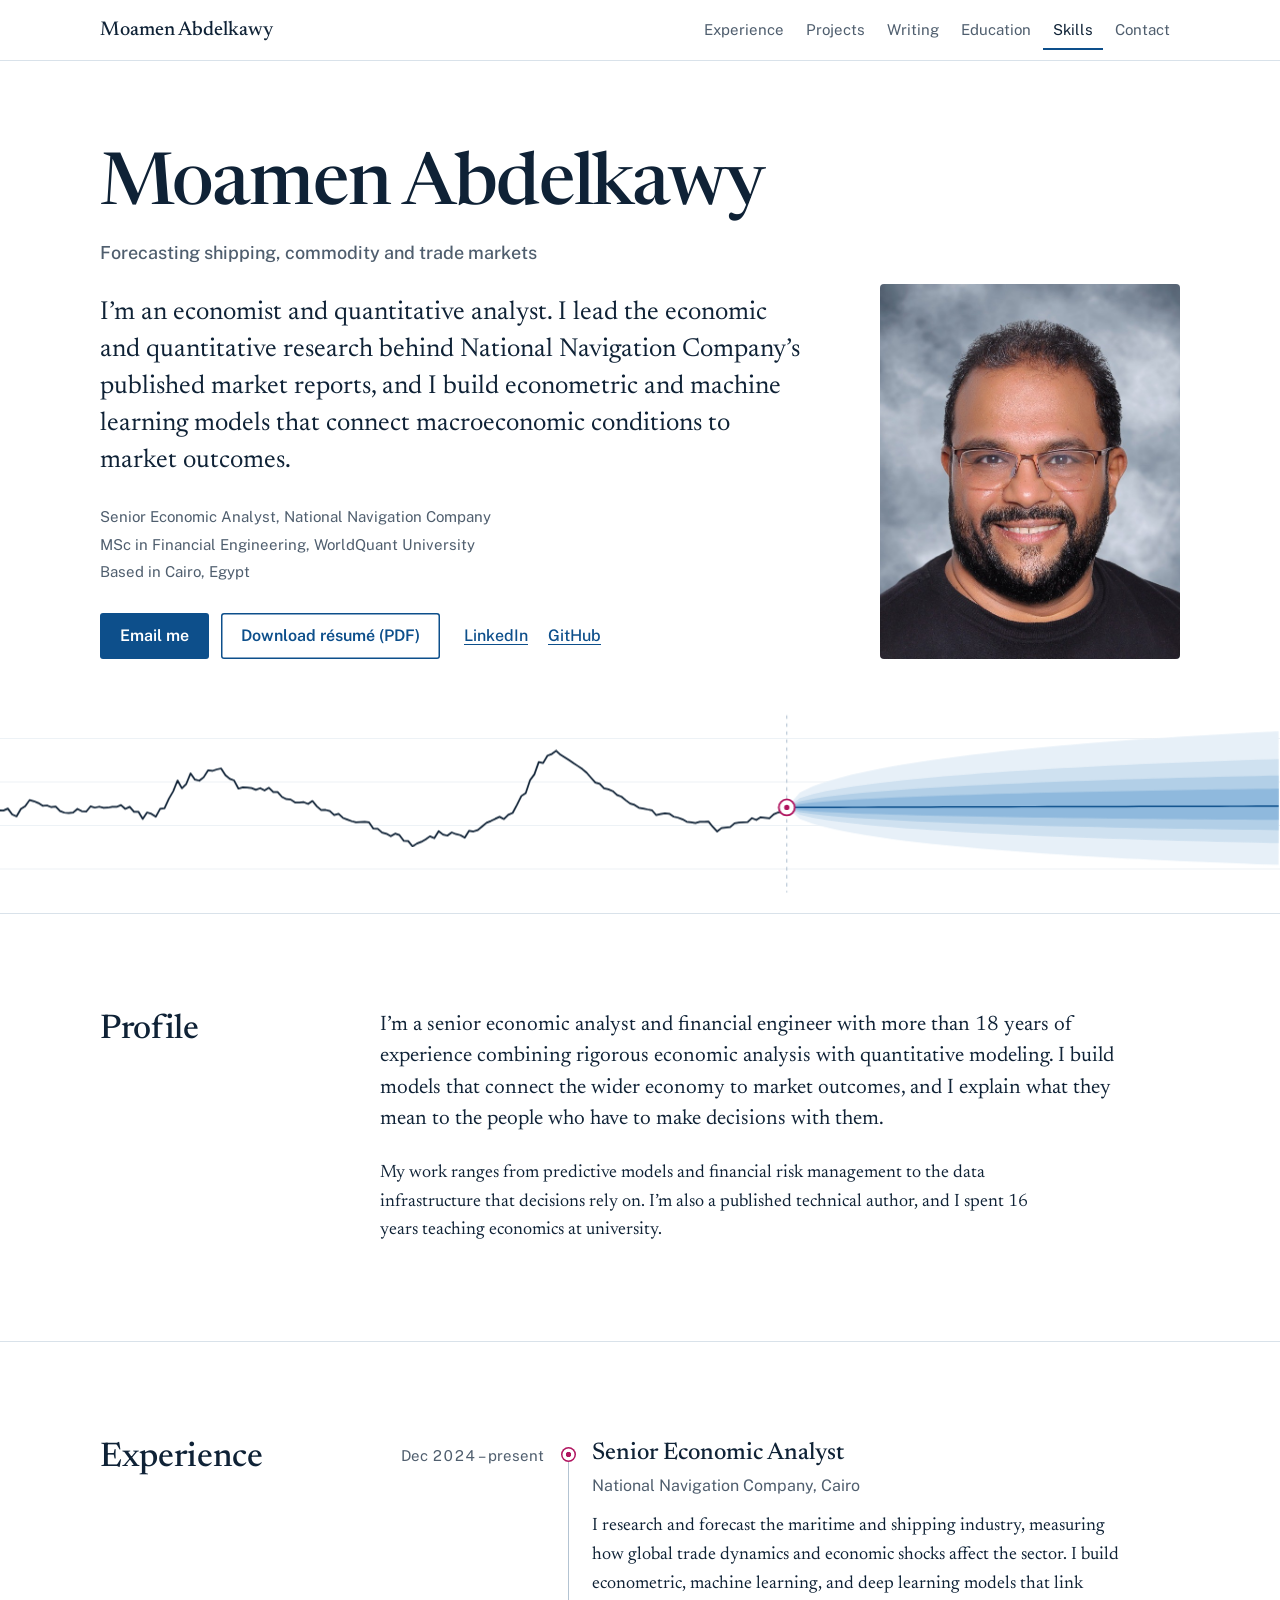
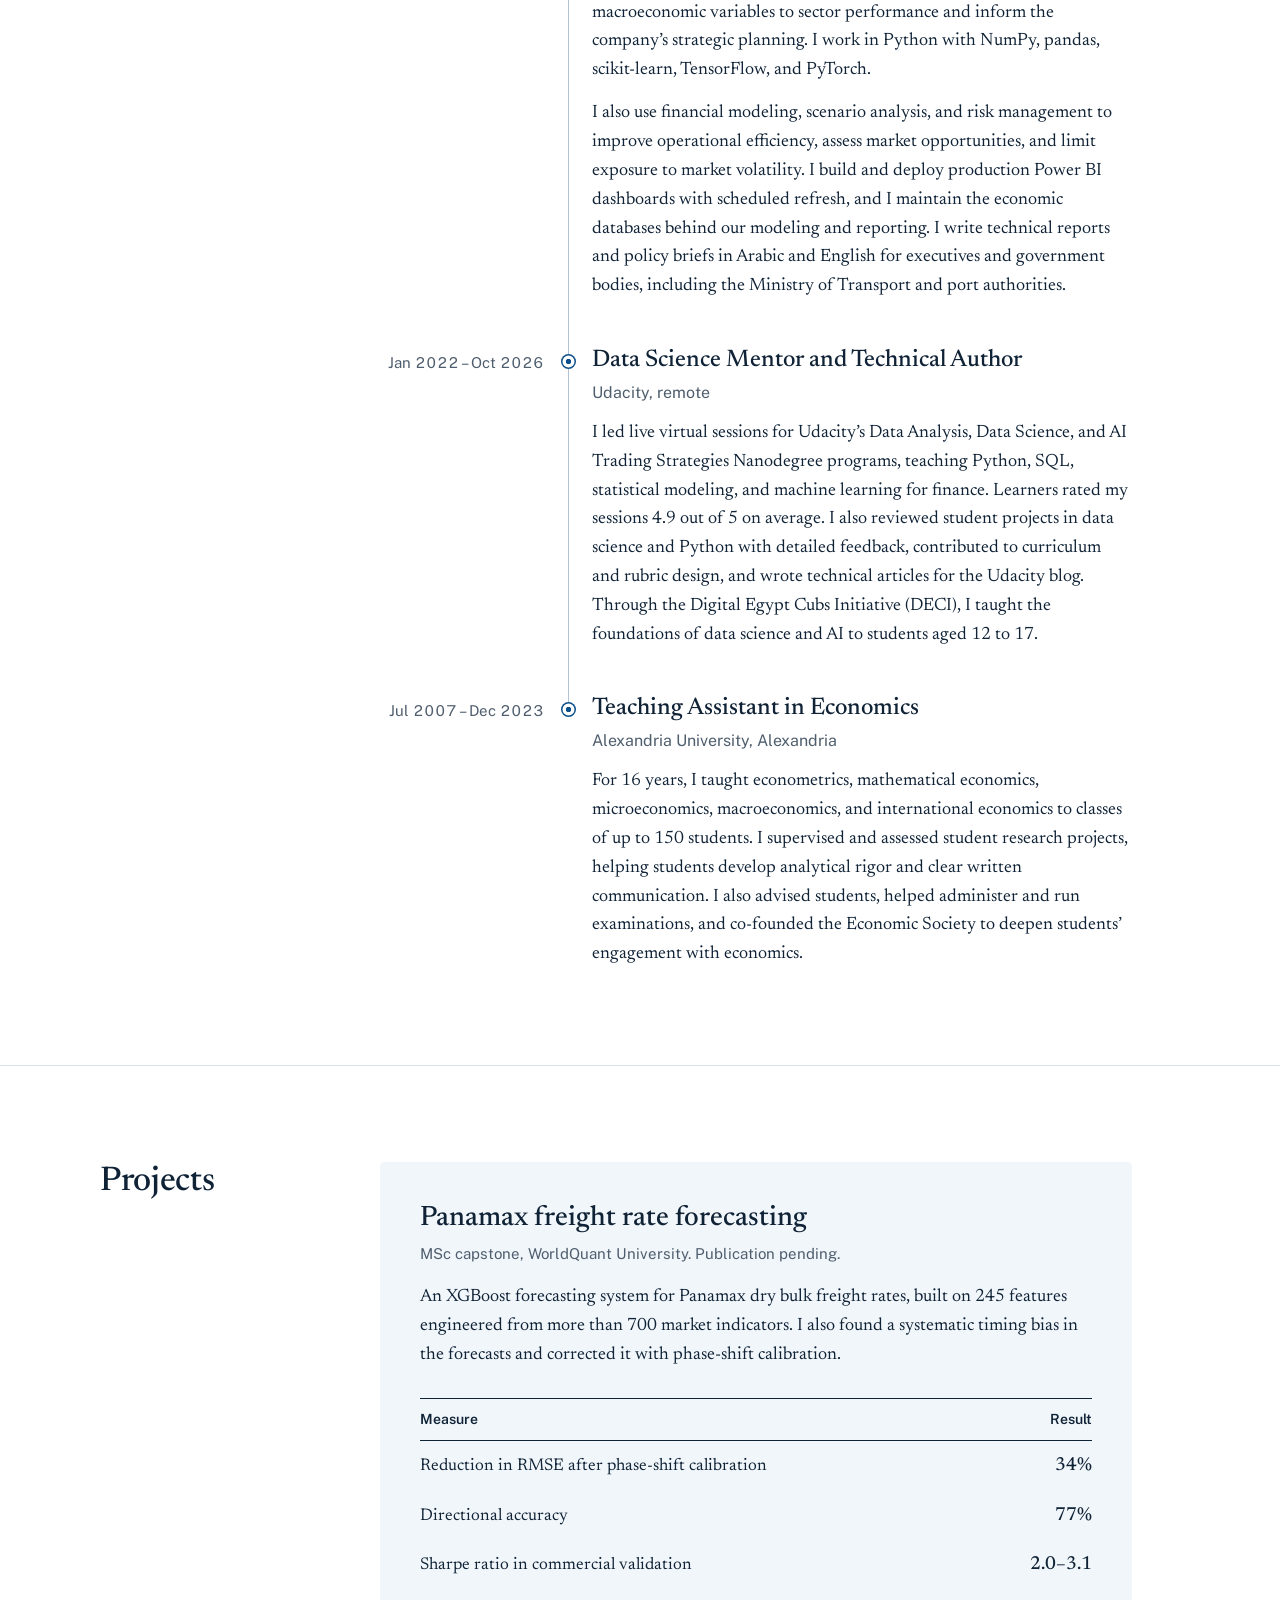
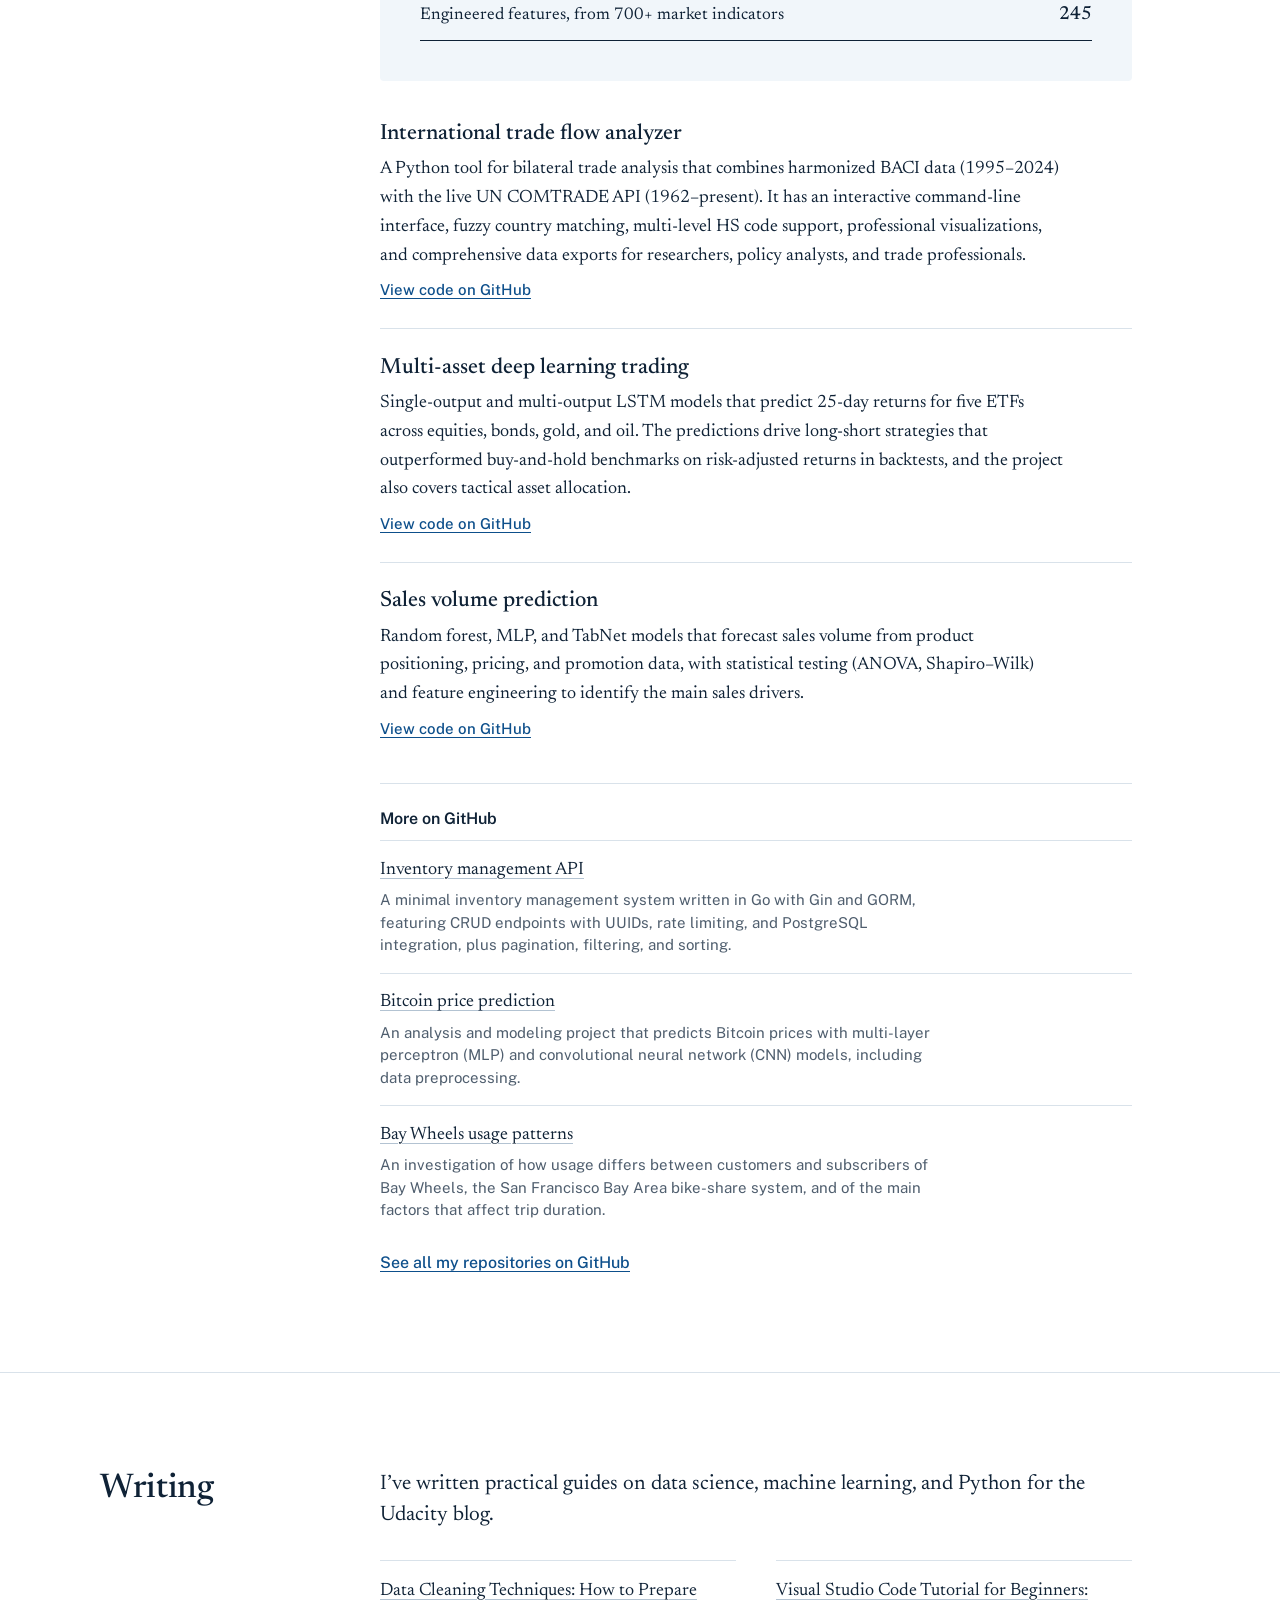
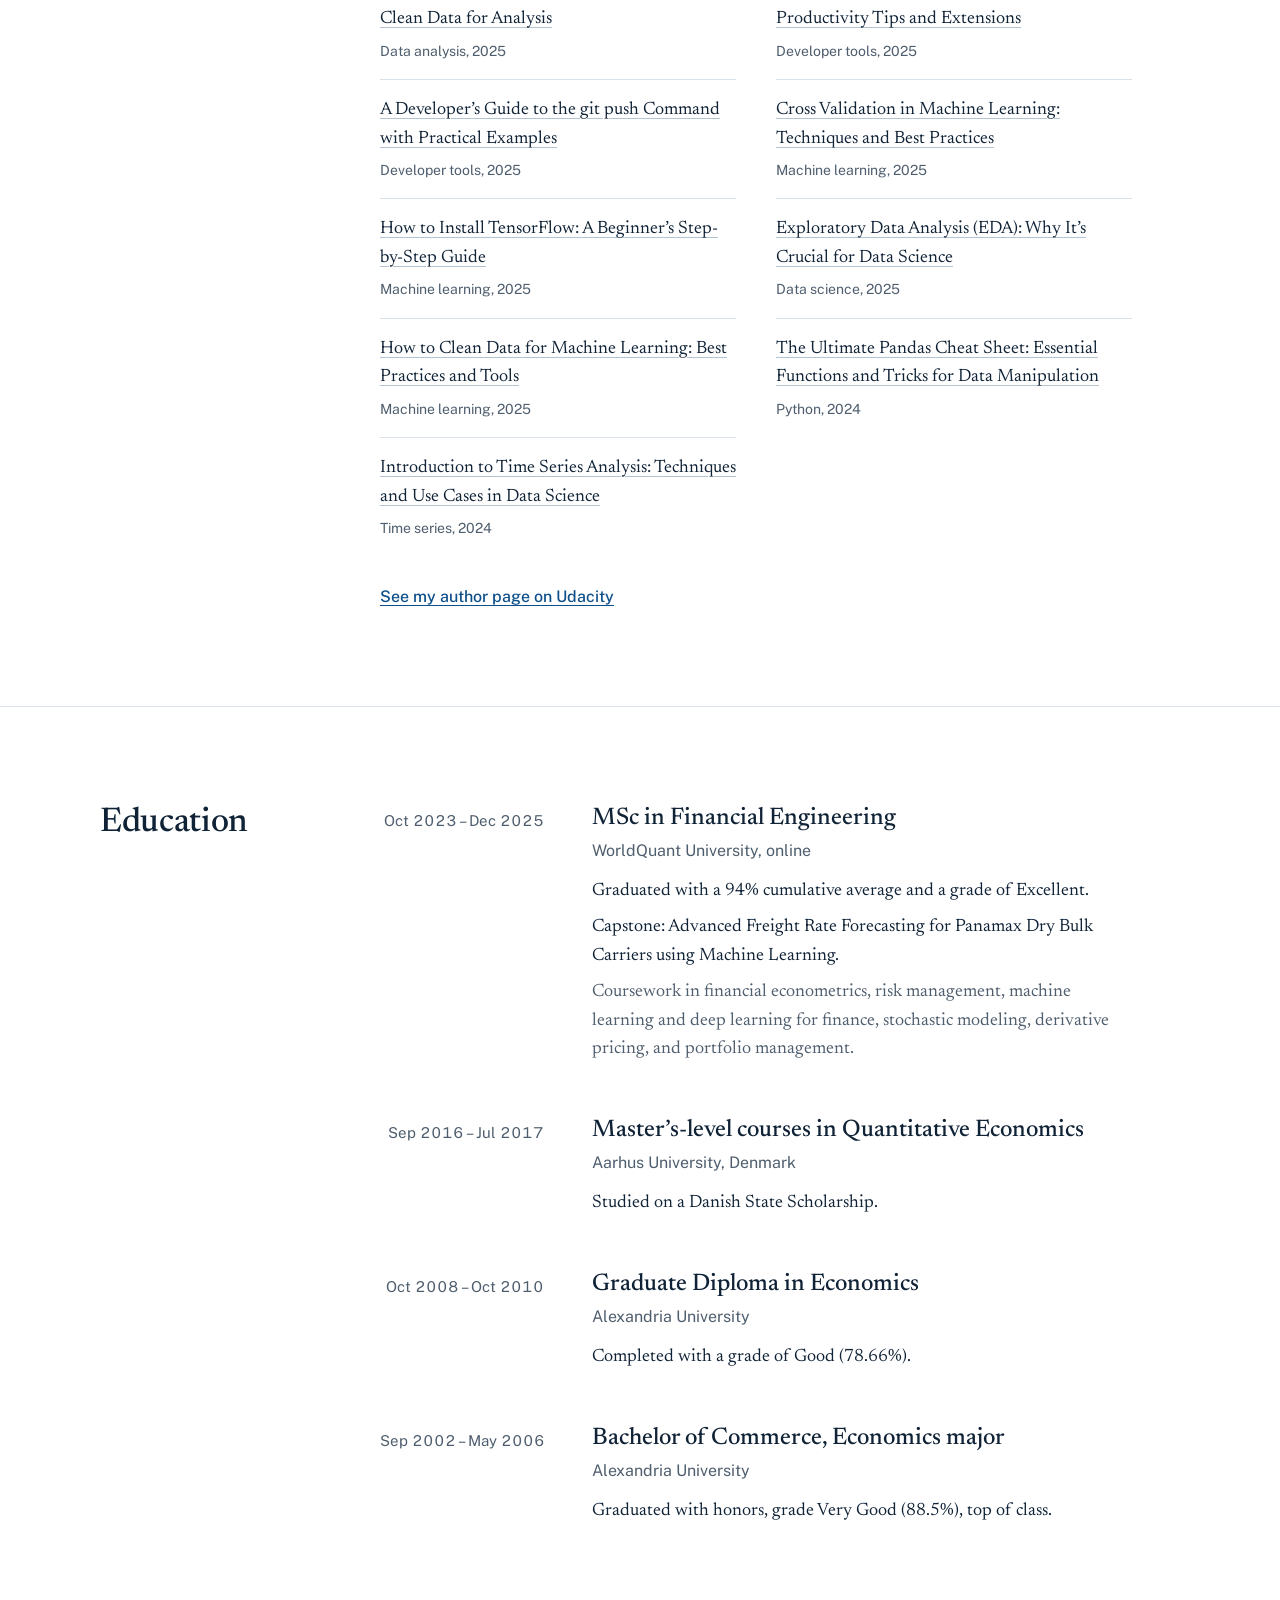
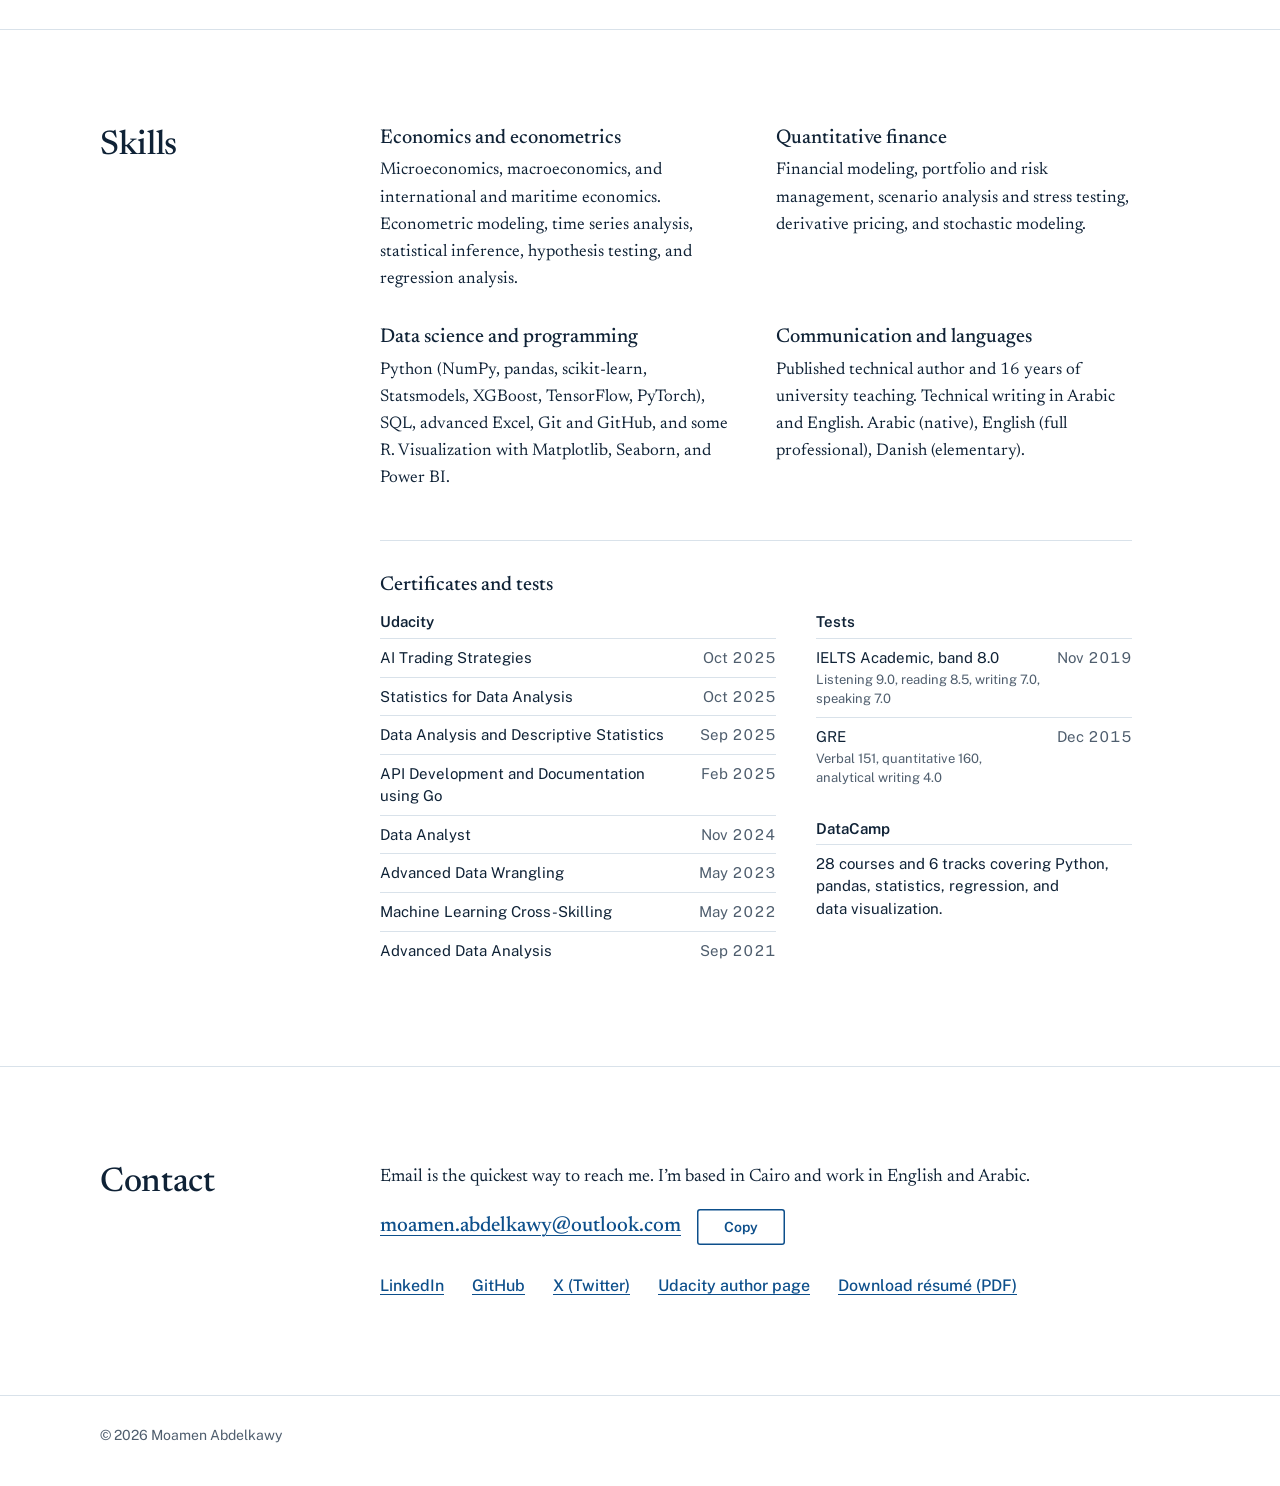
==== commit d2809dd5: "Update hero introduction and add profile image Highlight market forecasting and research responsibil" ====
--- a/preview.html
+++ b/preview.html
@@ -1135,8 +1135,8 @@
       <div class="hero__inner">
         <div class="hero__text">
           <h1 class="hero__name" id="hero-name">Moamen Abdelkawy</h1>
-          <p class="hero__role">Economist, quant, and data scientist</p>
-          <p class="hero__lede">I use econometrics and machine learning to measure how economic shocks move shipping, commodity, and financial markets, and to forecast where they go next.</p>
+          <p class="hero__role">Forecasting shipping, commodity and trade markets</p>
+          <p class="hero__lede">I’m an economist and quantitative analyst. I lead the economic and quantitative research behind National Navigation Company’s published market reports, and I build econometric and machine learning models that connect macroeconomic conditions to market outcomes.</p>
           <ul class="hero__facts">
             <li>Senior Economic Analyst, National Navigation Company</li>
             <li>MSc in Financial Engineering, WorldQuant University</li>
